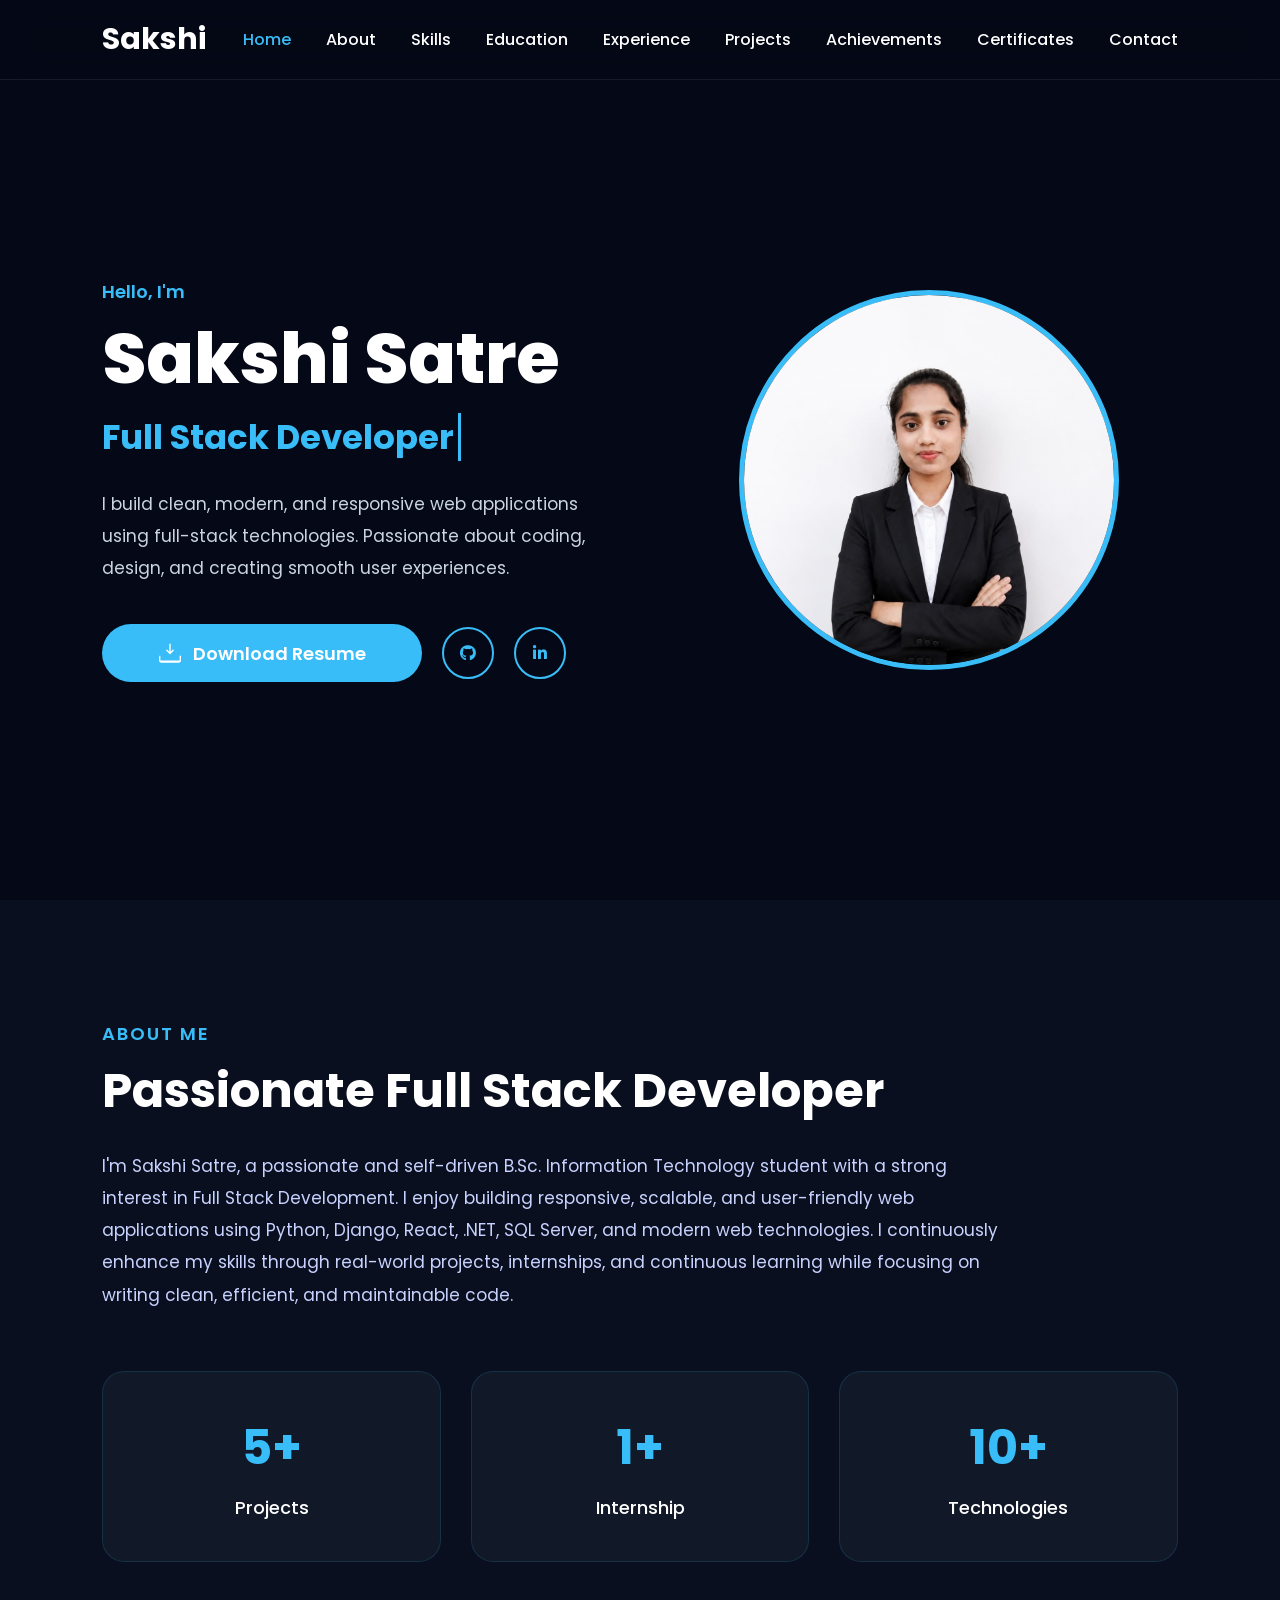
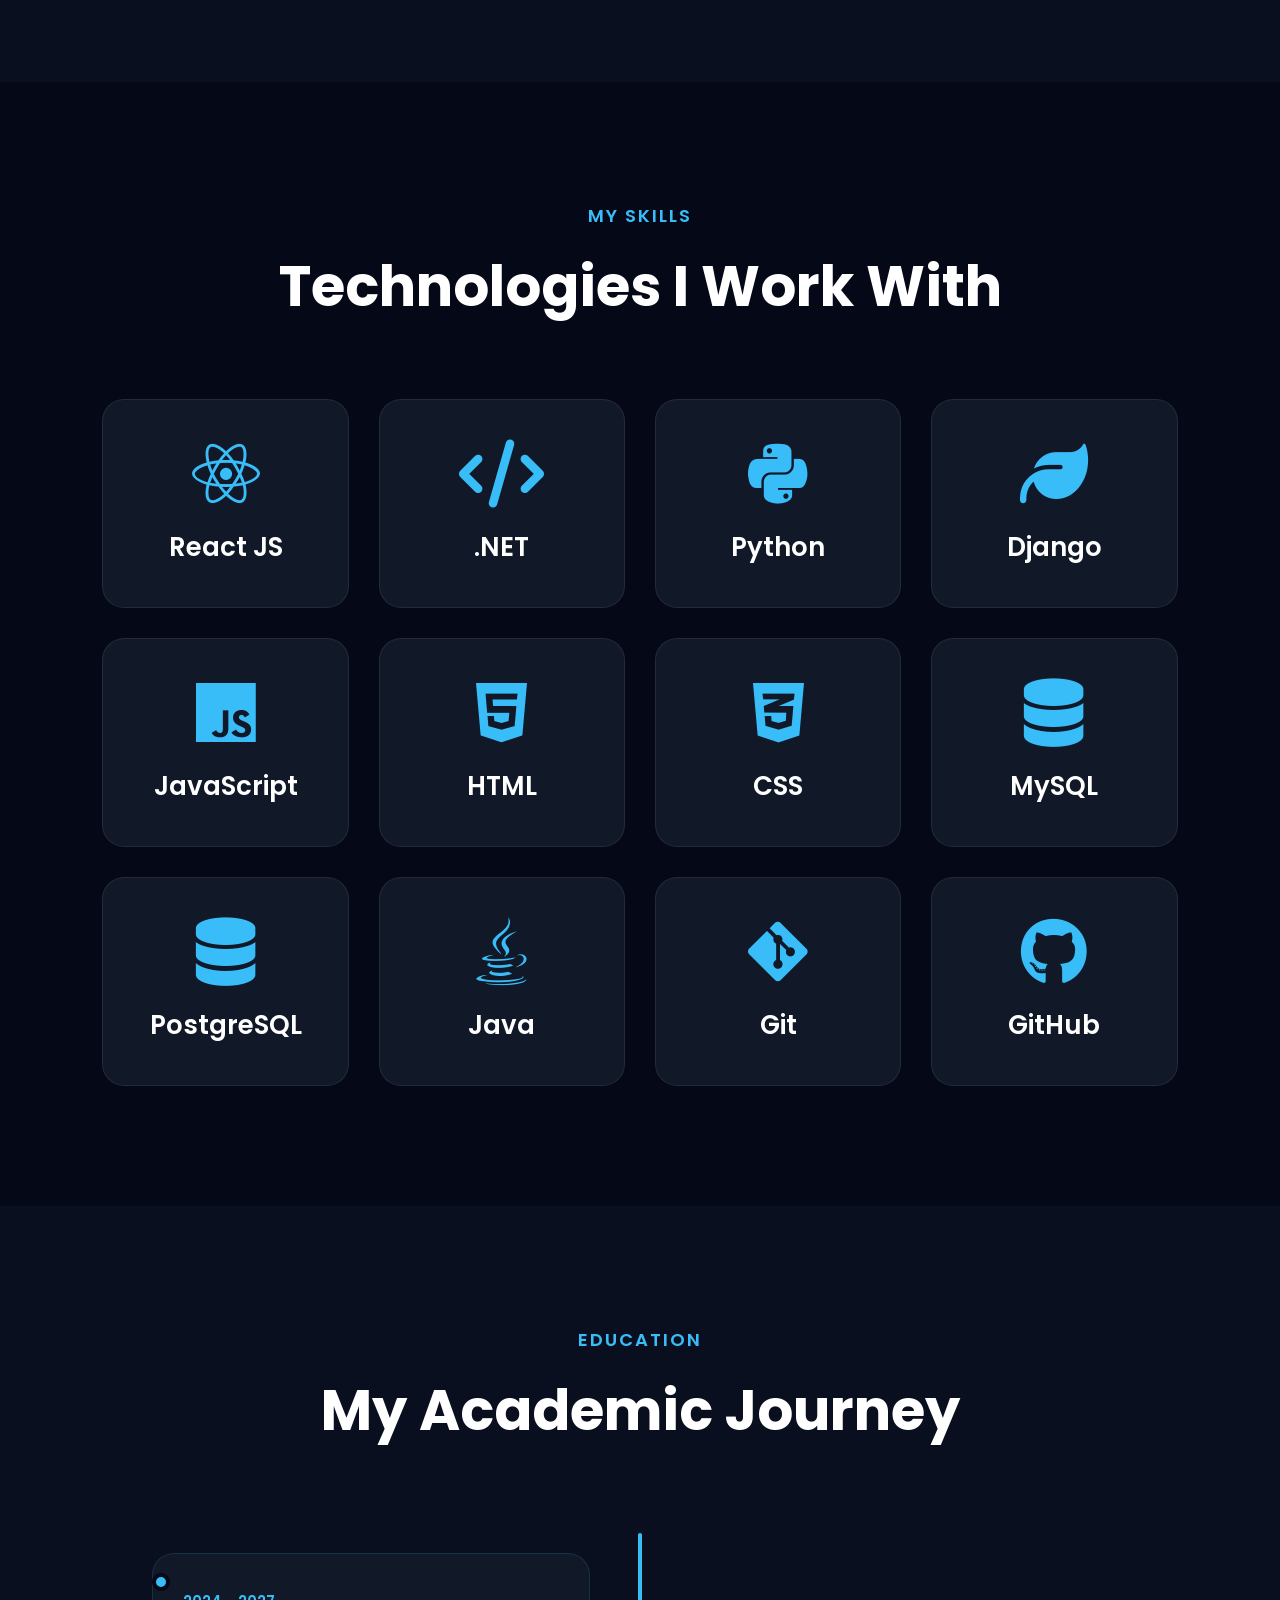
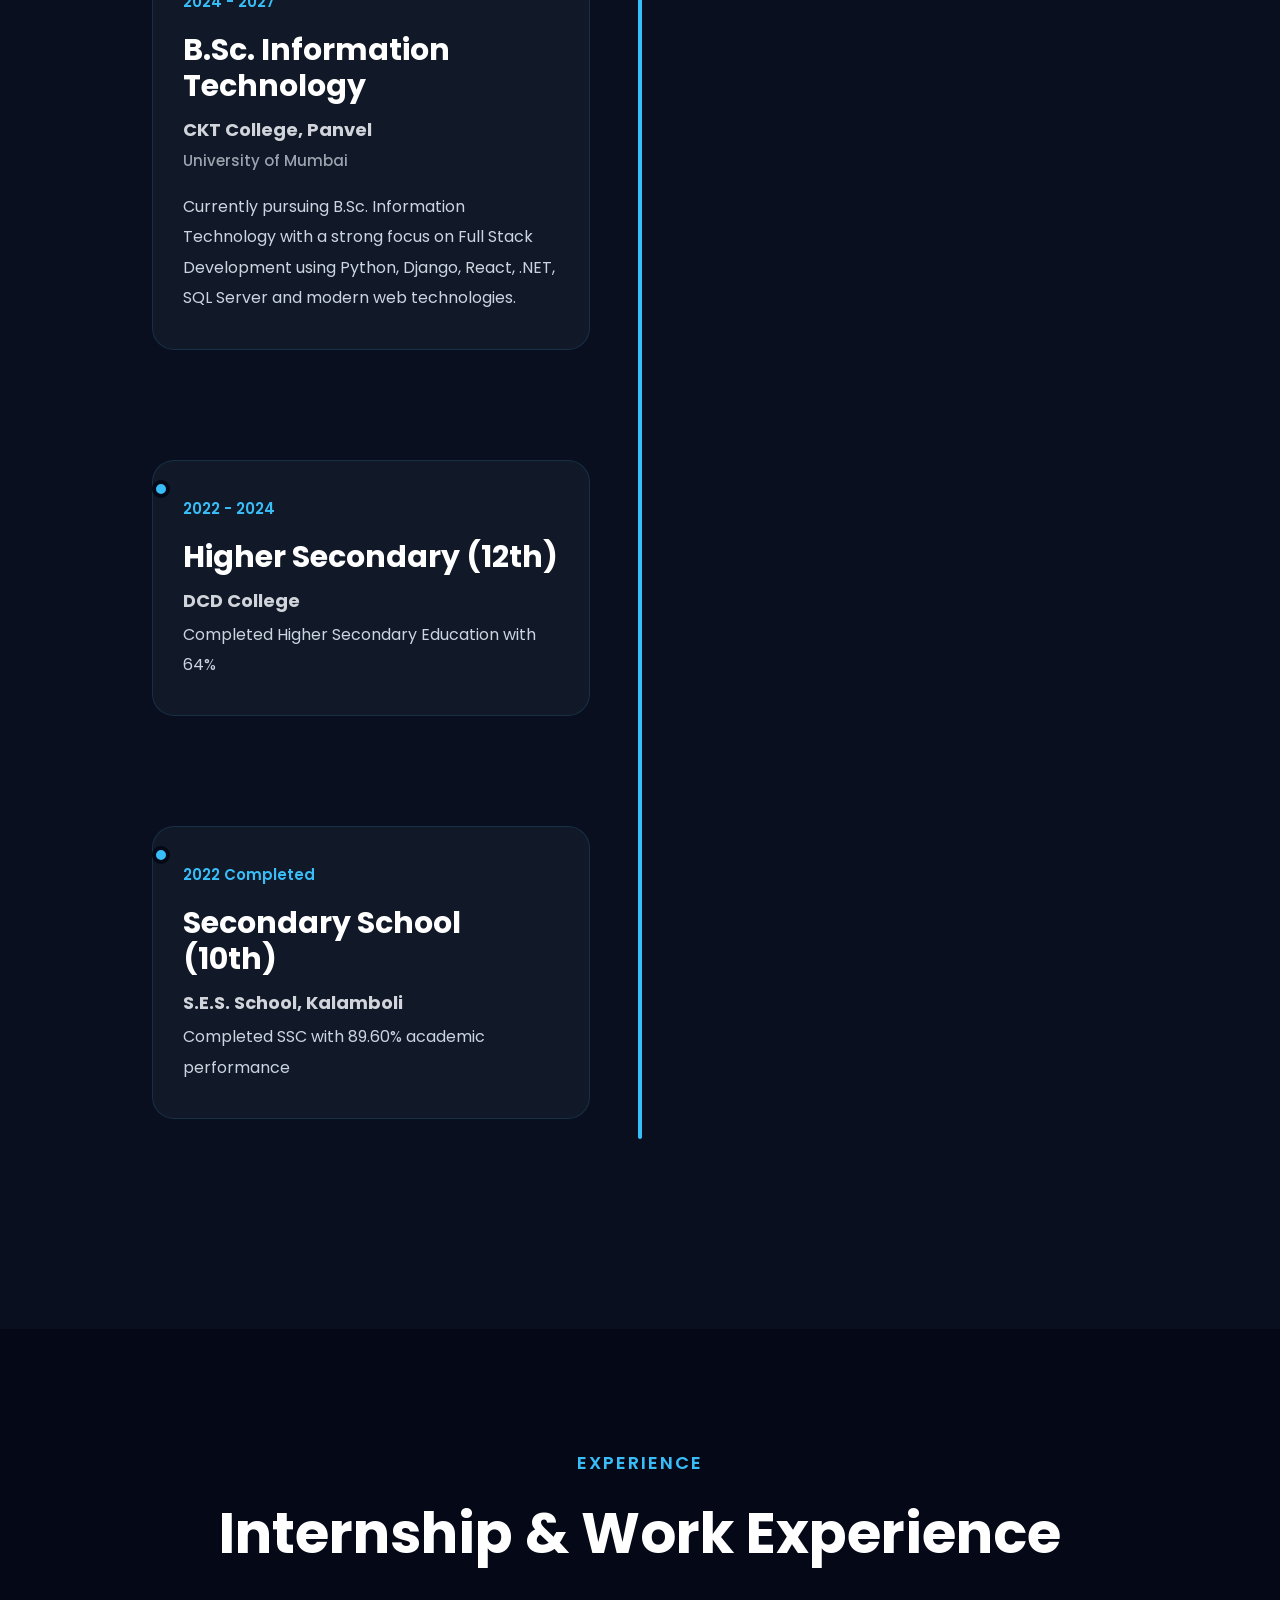
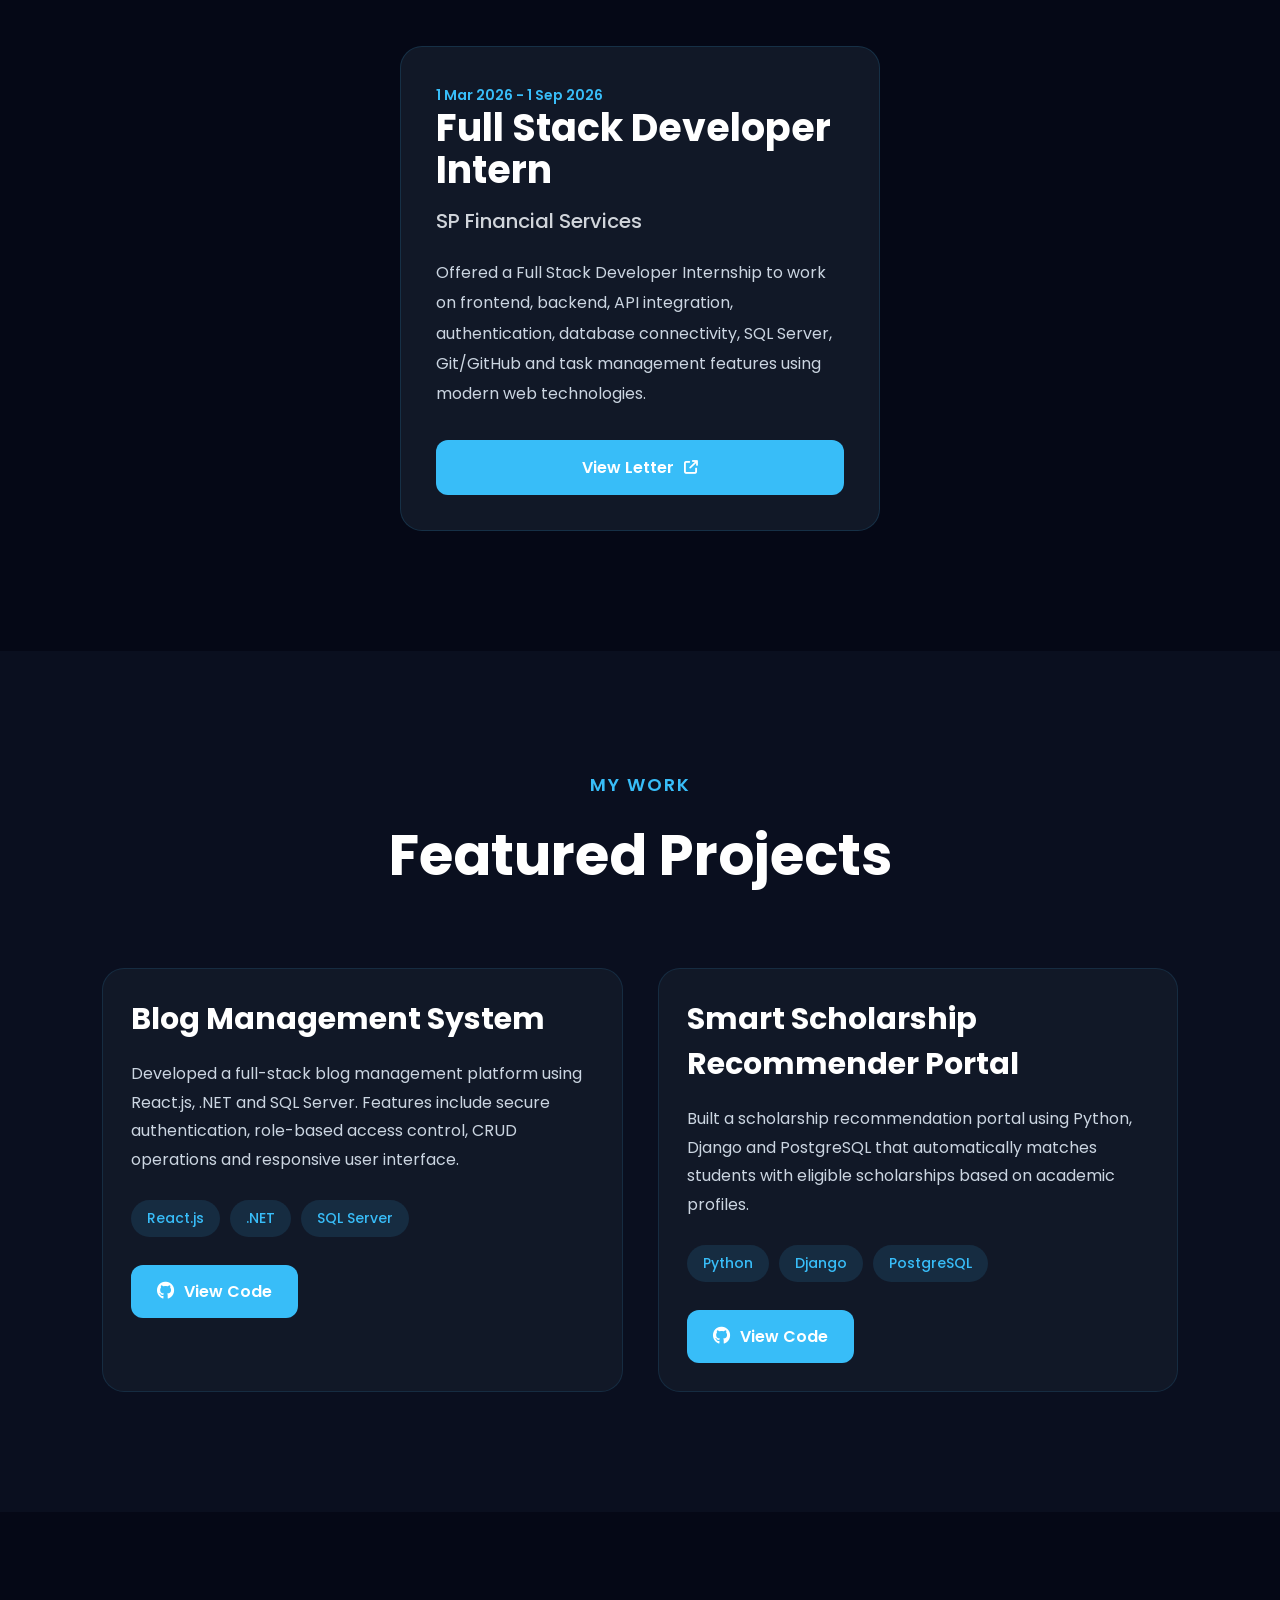
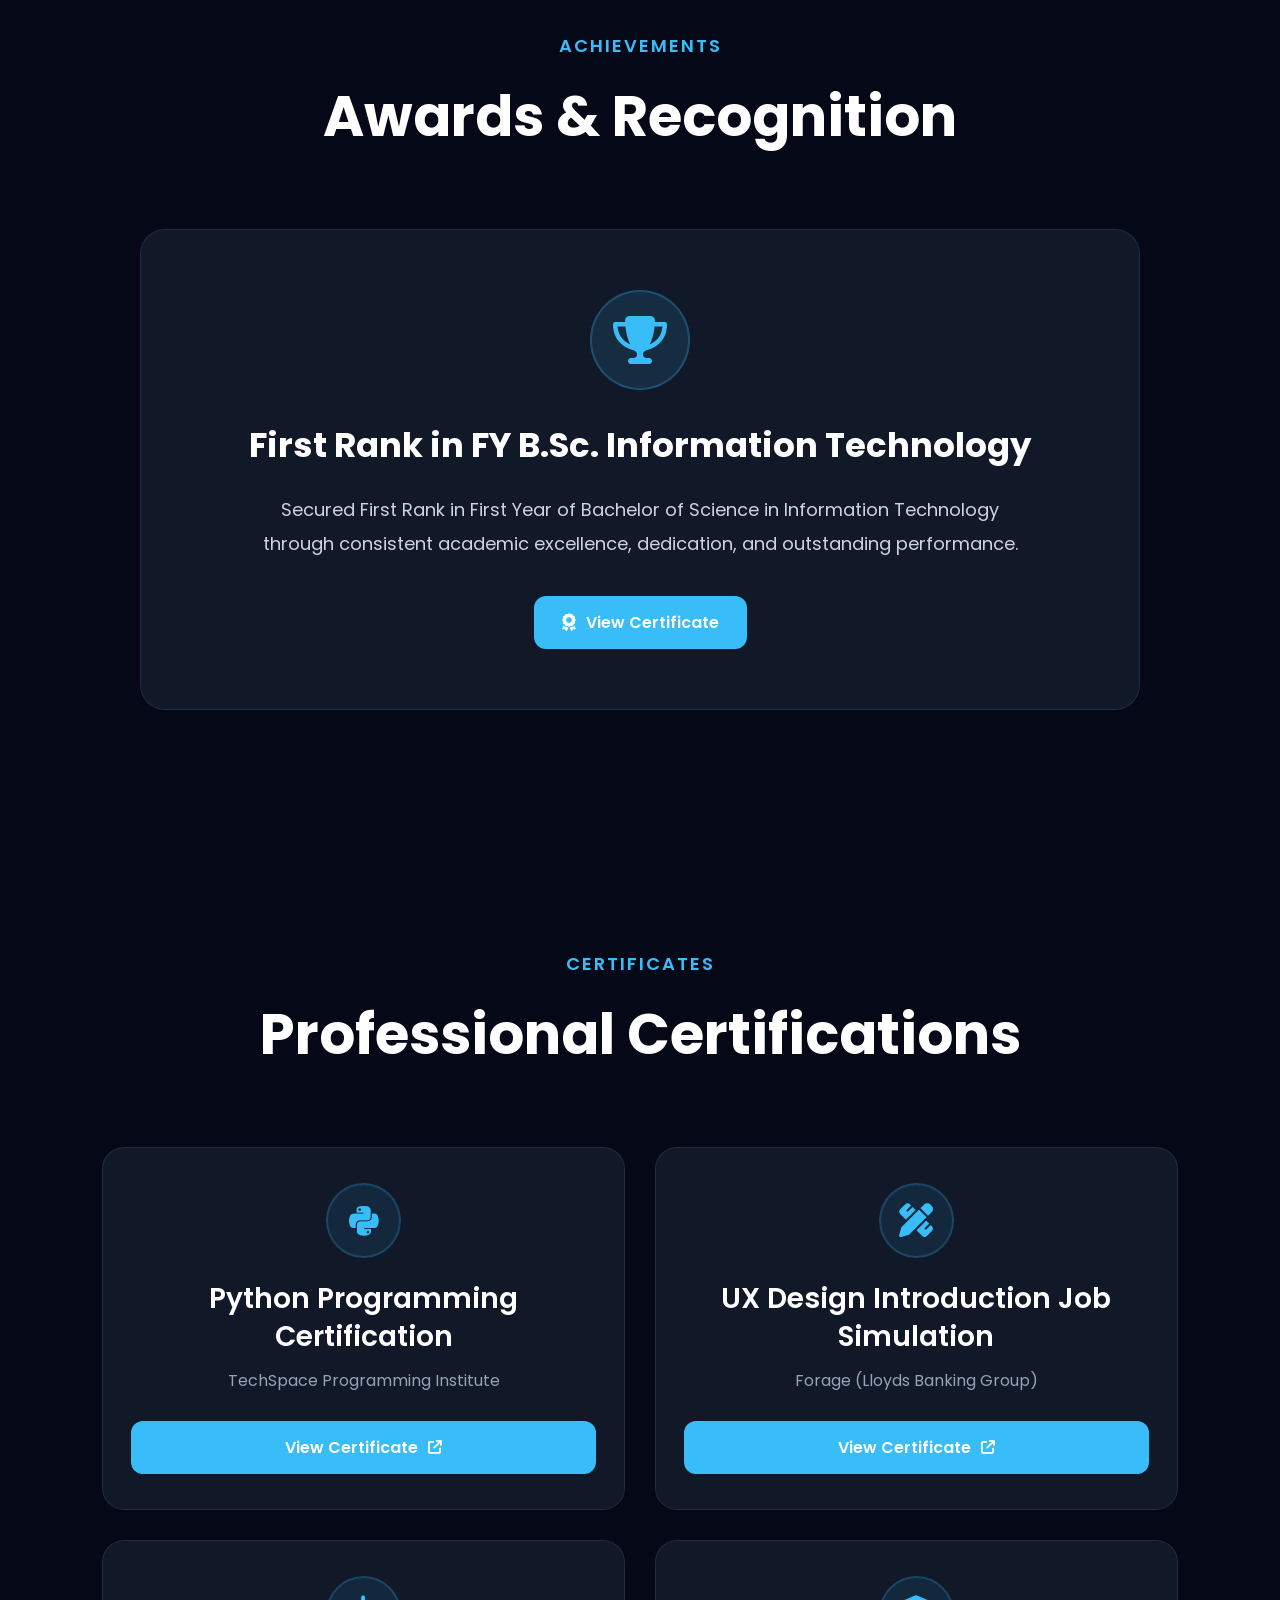
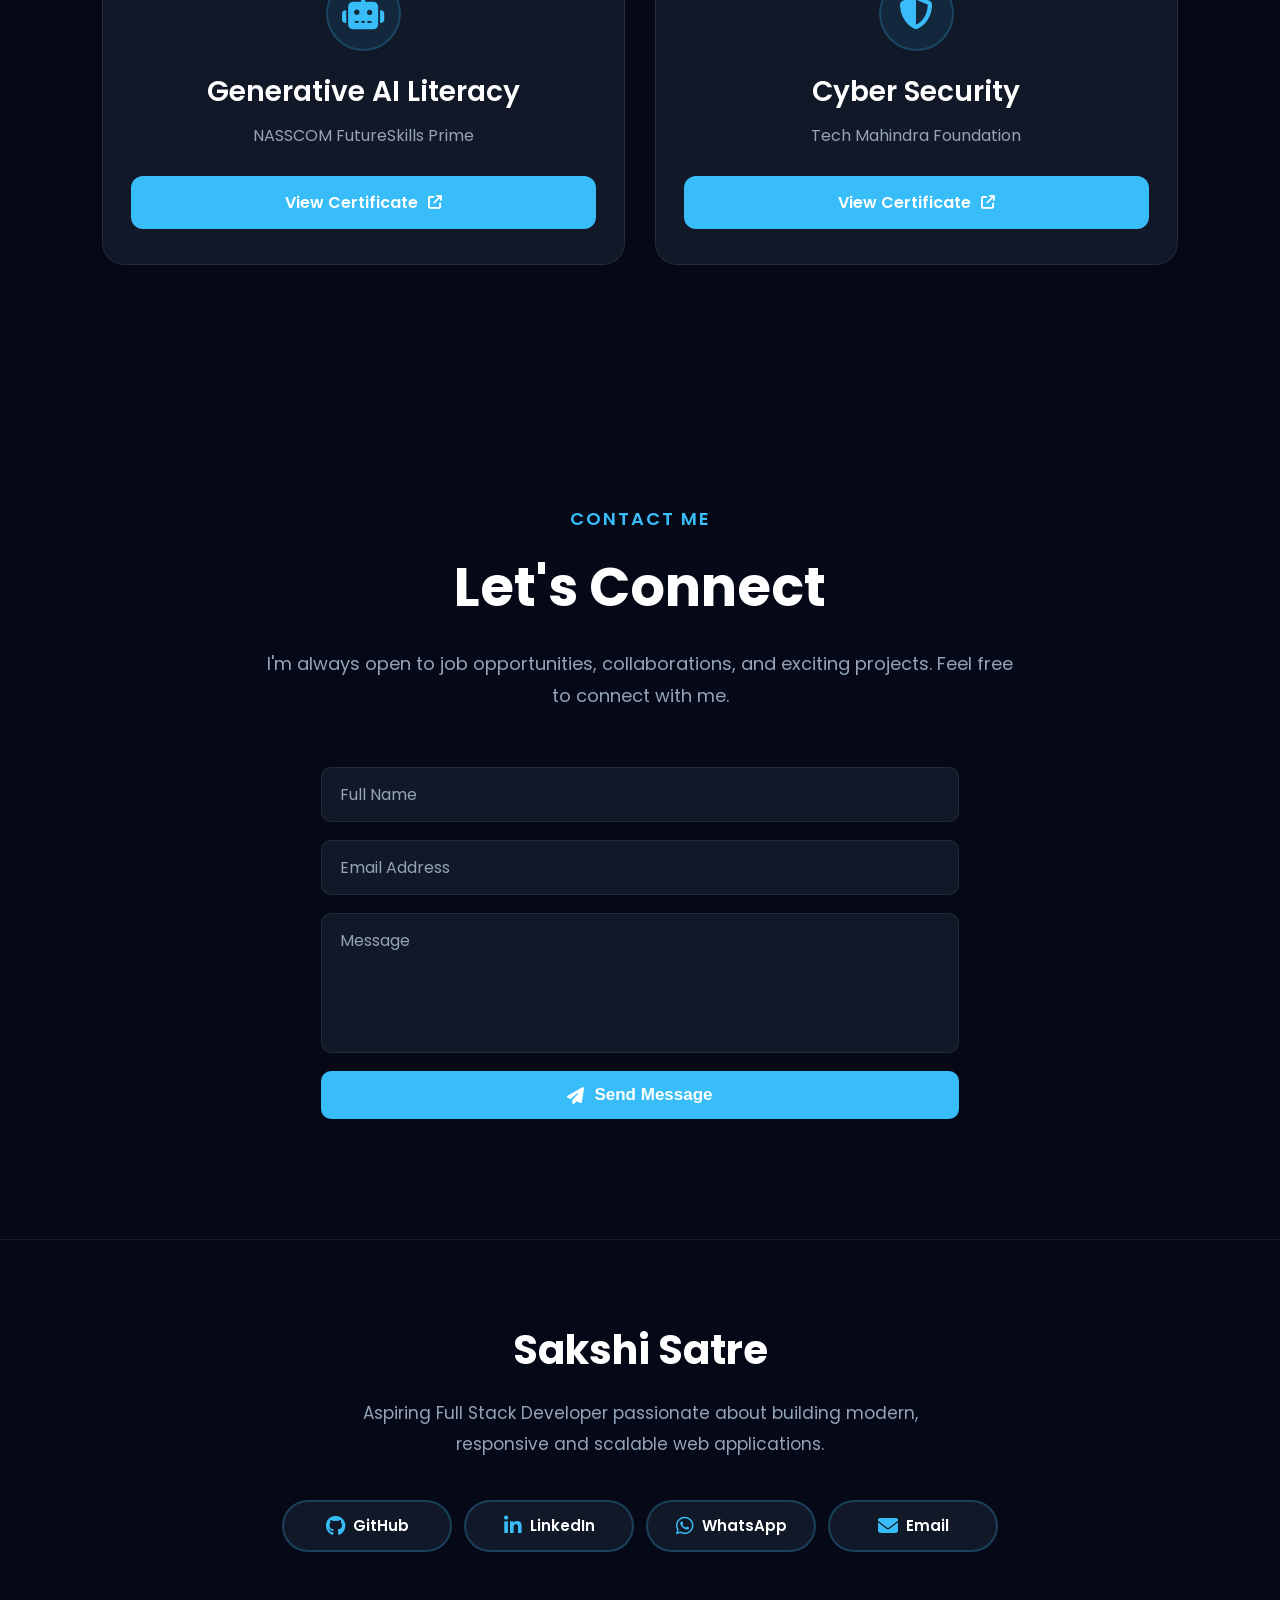
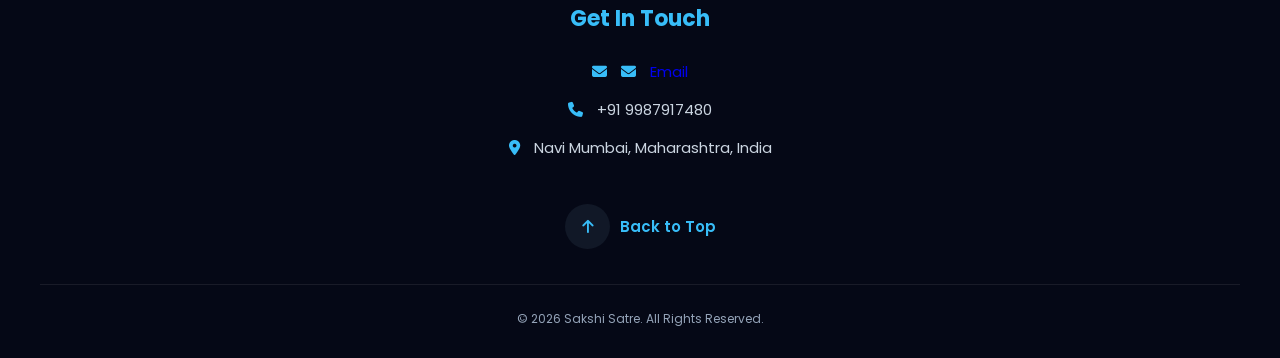
==== index.html @ 4de85c3e "Initial Portfolio Website" ====
<!DOCTYPE html>
<html lang="en">

<head>

    <meta charset="UTF-8">

    <meta name="viewport" content="width=device-width, initial-scale=1.0">

    <title>Sakshi Satre | Portfolio</title>

    <link rel="stylesheet" href="style.css">

    <link href="https://fonts.googleapis.com/css2?family=Poppins:wght@300;400;500;600;700;800&display=swap" rel="stylesheet">

    <link rel="stylesheet"
    href="https://cdnjs.cloudflare.com/ajax/libs/font-awesome/6.7.2/css/all.min.css">

</head>

<body>

<header>

<nav class="navbar">

<div class="logo">

Sakshi<span></span>

</div>

<ul class="nav-menu">

<li><a href="#home">Home</a></li>

<li><a href="#about">About</a></li>

<li><a href="#skills">Skills</a></li>

<li><a href="#education">Education</a></li>

<li><a href="#experience">Experience</a></li>

<li><a href="#projects">Projects</a></li>

<li><a href="#achievements">Achievements</a></li>

<li><a href="#certificates">Certificates</a></li>

<li><a href="#contact">Contact</a></li>

</ul>

<!-- <a href="#" class="resume-btn">

Resume

</a> -->


<div class="hamburger">

<span></span>

<span></span>

<span></span>

</div>

</nav>

</header>

<!-- <script src="script.js"></script> -->

<!-- ================= HERO SECTION START ================= -->



<section id="home" class="hero-section">

    <div class="hero-container">

        

        <div class="hero-content">

            <span class="hero-greeting">
                Hello, I'm
            </span>

            <h1 class="hero-name">
                Sakshi Satre
            </h1>

            <h2 class="hero-role">
                <span id="typing-text"></span>
            </h2>

            <p class="hero-description">
                I build clean, modern, and responsive web applications using full-stack technologies. Passionate about coding, design, and creating smooth user experiences.
            </p>
        
<div class="hero-action-wrapper">


    <a href="assets/resume.pdf"
       download
       class="hero-resume-btn">

        <svg xmlns="http://www.w3.org/2000/svg"
             width="22"
             height="22"
             fill="currentColor"
             viewBox="0 0 16 16">

            <path d="M.5 9.9a.5.5 0 0 1 .5.5v2.6a.5.5 0 0 0 .5.5h13a.5.5 0 0 0 .5-.5v-2.6a.5.5 0 0 1 1 0v2.6A1.5 1.5 0 0 1 14.5 15h-13A1.5 1.5 0 0 1 0 13.5v-2.6a.5.5 0 0 1 .5-.5z"/>
            <path d="M5.354 5.646a.5.5 0 0 1 .707 0L7.5 7.086V1.5a.5.5 0 0 1 1 0v5.586l1.439-1.44a.5.5 0 1 1 .707.708l-2.293 2.292a.5.5 0 0 1-.707 0L5.354 6.354a.5.5 0 0 1 0-.708z"/>

        </svg>

        <span>Download Resume</span>

    </a>

    
    <a href="https://github.com/sakshi1727techie-bot"
       target="_blank"
       class="social-icon"
       aria-label="GitHub">

        <i class="fa-brands fa-github"></i>

    </a>

    
    <a href="https://www.linkedin.com/in/sakshi5805"
       target="_blank"
       class="social-icon"
       aria-label="LinkedIn">

        <i class="fa-brands fa-linkedin-in"></i>

    </a>

</div> 

</div>


<div class="hero-image">

    <div class="hero-image-wrapper">

        <img src="images/sakshi.jpeg"
             alt="Sakshi Satre"
             class="profile-image">

    </div>

</div>

</div>

</section>

<section id="about" class="about-section">

    <div class="about-container reveal">

        <p class="about-subtitle">ABOUT ME</p>

        <h2 class="about-heading">
            Passionate Full Stack Developer
        </h2>

        <p class="about-text">
            I'm Sakshi Satre, a passionate and self-driven B.Sc. Information Technology student with a strong interest in Full Stack Development. I enjoy building responsive, scalable, and user-friendly web applications using Python, Django, React, .NET, SQL Server, and modern web technologies. I continuously enhance my skills through real-world projects, internships, and continuous learning while focusing on writing clean, efficient, and maintainable code.
        </p>

        <div class="about-cards">

            <div class="about-card">
                <h3>5+</h3>
                <p>Projects</p>
            </div>

            <div class="about-card">
                <h3>1+</h3>
                <p>Internship</p>
            </div>

            <div class="about-card">
                <h3>10+</h3>
                <p>Technologies</p>
            </div>

        </div>

    </div>

</section>

<!-- ================= SKILLS SECTION START ================= -->

<section id="skills" class="skills-section">

    <div class="skills-container reveal-left">

        <p class="skills-subtitle">
            MY SKILLS
        </p>

        <h2 class="skills-heading">
            Technologies I Work With
        </h2>

        <div class="skills-grid">

            <div class="skill-card skill-item">
                <i class="fa-brands fa-react"></i>
                <h3>React JS</h3>
            </div>

            <div class="skill-card skill-item">
                <i class="fa-solid fa-code"></i>
                <h3>.NET</h3>
            </div>

            <div class="skill-card skill-item">
                <i class="fa-brands fa-python"></i>
                <h3>Python</h3>
            </div>

            <div class="skill-card skill-item">
                <i class="fa-solid fa-leaf"></i>
                <h3>Django</h3>
            </div>

            <div class="skill-card skill-item">
                <i class="fa-brands fa-js"></i>
                <h3>JavaScript</h3>
            </div>

            <div class="skill-card skill-item">
                <i class="fa-brands fa-html5"></i>
                <h3>HTML</h3>
            </div>

            <div class="skill-card skill-item">
                <i class="fa-brands fa-css3-alt"></i>
                <h3>CSS</h3>
            </div>

            <div class="skill-card skill-item">
                <i class="fa-solid fa-database"></i>
                <h3>MySQL</h3>
            </div>

            <div class="skill-card skill-item">
                <i class="fa-solid fa-database"></i>
                <h3>PostgreSQL</h3>
            </div>

            <div class="skill-card skill-item">
                <i class="fa-brands fa-java"></i>
                <h3>Java</h3>
            </div>

            <div class="skill-card skill-item">
                <i class="fa-brands fa-git-alt"></i>
                <h3>Git</h3>
            </div>

            <div class="skill-card skill-item">
                <i class="fa-brands fa-github"></i>
                <h3>GitHub</h3>
            </div>

        </div>

    </div>

</section>

<!-- ================= EDUCATION SECTION START ================= -->

<section id="education" class="education-section">

    <div class="education-container">

        <p class="education-subtitle">
            EDUCATION
        </p>

        <h2 class="education-heading">
            My Academic Journey
        </h2>

        <div class="timeline">

            <!-- Vertical Line -->
            <div class="timeline-line"></div>

            <!-- ================= Card 1 ================= -->

            <div class="timeline-item">

                <div class="timeline-dot"></div>

                <div class="education-card">

                    <span class="education-year">
                        2024 - 2027
                    </span>

                    <h3>
                        B.Sc. Information Technology
                    </h3>

                    <h4>
                        CKT College, Panvel
                    </h4>

                    <h5>
                        University of Mumbai
                    </h5>

                    <p>
                        Currently pursuing B.Sc. Information Technology with a strong focus on Full Stack Development using Python, Django, React, .NET, SQL Server and modern web technologies.
                    </p>

                </div>

            </div>

            <!-- ================= Card 2 ================= -->

            <div class="timeline-item">

                <div class="timeline-dot"></div>

                <div class="education-card">

                    <span class="education-year">
                        2022 - 2024
                    </span>

                    <h3>
                        Higher Secondary (12th)
                    </h3>

                    <h4>
                        DCD College
                    </h4>

                    <p>
                        Completed Higher Secondary Education with 64% 
                    </p>

                </div>

            </div>

            <!-- ================= Card 3 ================= -->

            <div class="timeline-item">

                <div class="timeline-dot"></div>

                <div class="education-card">

                    <span class="education-year">
                        2022 Completed
                    </span>

                    <h3>
                        Secondary School (10th)
                    </h3>

                    <h4>
                        S.E.S. School, Kalamboli
                    </h4>

                    <p>
                        Completed SSC with 89.60% academic performance
                    </p>

                </div>

            </div>

        </div>

    </div>

</section>

<!-- ================= EXPERIENCE SECTION START ================= -->

<section id="experience" class="experience-section">

    <div class="experience-container">

        <p class="experience-subtitle">
            EXPERIENCE
        </p>

        <h2 class="experience-heading">
            Internship & Work Experience
        </h2>

        <div class="experience-card reveal-up">

            <span class="experience-date">
                1 Mar 2026 - 1 Sep 2026
            </span>

            <h3 class="experience-role">
                Full Stack Developer <br>
                Intern
            </h3>

            <h4 class="experience-company">
                SP Financial Services
            </h4>

            <p class="experience-description">

                Offered a Full Stack Developer Internship to work on frontend,
                backend, API integration, authentication, database connectivity,
                SQL Server, Git/GitHub and task management features using modern
                web technologies.

            </p>

            <a href="certificates/internship.jpeg"
               target="_blank"
               class="experience-btn">

                View Letter

                <i class="fa-solid fa-arrow-up-right-from-square"></i>

            </a>

        </div>

    </div>

</section>

<!-- ================= PROJECTS SECTION START ================= -->

<section id="projects" class="projects-section">

    <div class="projects-container">

        <p class="projects-subtitle">
            MY WORK
        </p>

        <h2 class="projects-heading">
            Featured Projects
        </h2>

        <div class="projects-grid">

            <!-- ================= PROJECT 1 ================= -->

            <div class="project-card">

                <!-- <div class="project-image">

                    <img src="images/blog-management-system.png"
                         alt="Blog Management System">

                </div> -->

                <div class="project-content">

                    <h3>
                        Blog Management System
                    </h3>

                    <p>
                        Developed a full-stack blog management platform using
                        React.js, .NET and SQL Server. Features include secure
                        authentication, role-based access control, CRUD
                        operations and responsive user interface.
                    </p>

                    <div class="project-tech">

                        <span>React.js</span>
                        <span>.NET</span>
                        <span>SQL Server</span>

                    </div>

                    <a href="https://github.com/sakshi1727techie-bot/Blog-Management-System-Project.git"
                       target="_blank"
                       class="project-btn">

                        <i class="fa-brands fa-github"></i>

                        View Code

                    </a>

                </div>

            </div>

            <!-- ================= PROJECT 2 ================= -->

            <div class="project-card">

                <!-- <div class="project-image">

                    <img src="images/scholarship-portal.png"
                         alt="Smart Scholarship Recommender Portal">

                </div> -->

                <div class="project-content">

                    <h3>
                        Smart Scholarship Recommender Portal
                    </h3>

                    <p>
                        Built a scholarship recommendation portal using Python,
                        Django and PostgreSQL that automatically matches
                        students with eligible scholarships based on academic
                        profiles.
                    </p>

                    <div class="project-tech">

                        <span>Python</span>
                        <span>Django</span>
                        <span>PostgreSQL</span>

                    </div>

                    <a href="https://github.com/sakshi1727techie-bot/Smart-Scholarship-Recommender-Portal.git"
                       target="_blank"
                       class="project-btn">

                        <i class="fa-brands fa-github"></i>

                        View Code

                    </a>

                </div>

            </div>

        </div>

    </div>

</section>

<!-- ================= PROJECTS SECTION END ================= -->

<!-- ================= EXPERIENCE SECTION END ================= -->

<!-- ================= ACHIEVEMENTS SECTION START ================= -->

<section id="achievements" class="achievements-section">

    <div class="achievements-container">

        <p class="achievements-subtitle">
            ACHIEVEMENTS
        </p>

        <h2 class="achievements-heading">
            Awards & Recognition
        </h2>

        <div class="achievement-card">

            <div class="achievement-icon">

                <i class="fa-solid fa-trophy"></i>

            </div>

            <h3>
                First Rank in FY B.Sc. Information Technology
            </h3>

            <p>
                Secured First Rank in First Year of Bachelor of Science in
                Information Technology through consistent academic excellence,
                dedication, and outstanding performance.
            </p>

            <a href="certificates/certificate.jpeg"
   target="_blank"
   class="achievement-btn">

    <i class="fa-solid fa-award"></i>

    View Certificate

</a>

        </div>

    </div>

</section>

<!-- ==========================================
     CERTIFICATES SECTION
========================================== -->

<section id="certificates" class="certificates-section">

    <div class="certificates-container">

        <p class="certificates-subtitle">
            CERTIFICATES
        </p>

        <h2 class="certificates-heading">
            Professional Certifications
        </h2>

        <div class="certificates-grid">

            <!-- ================= Python ================= -->

            <div class="certificate-card reveal-left">

                <div class="certificate-icon">
                    <i class="fa-brands fa-python"></i>
                </div>

                <h3>Python Programming Certification</h3>

                <p>TechSpace Programming Institute</p>

                <a href="certificates/python .jpeg"
                   target="_blank"
                   class="certificate-btn">

                    View Certificate

                    <i class="fa-solid fa-arrow-up-right-from-square"></i>

                </a>

            </div>

            <!-- ================= UX ================= -->

            <div class="certificate-card reveal-left">

                <div class="certificate-icon">
                    <i class="fa-solid fa-pen-ruler"></i>
                </div>

                <h3>UX Design Introduction Job Simulation</h3>

                <p>Forage (Lloyds Banking Group)</p>

                <a href="certificates/UX Design .jpeg"
                   target="_blank"
                   class="certificate-btn">

                    View Certificate

                    <i class="fa-solid fa-arrow-up-right-from-square"></i>

                </a>

            </div>

            <!-- ================= AI ================= -->

            <div class="certificate-card reveal-right">

                <div class="certificate-icon">
                    <i class="fa-solid fa-robot"></i>
                </div>

                <h3>Generative AI Literacy</h3>

                <p>NASSCOM FutureSkills Prime</p>

                <a href="certificates/Generative AI .jpeg "
                   target="_blank"
                   class="certificate-btn">

                    View Certificate

                    <i class="fa-solid fa-arrow-up-right-from-square"></i>

                </a>

            </div>

            <!-- ================= Cyber ================= -->

            <div class="certificate-card reveal-right">

                <div class="certificate-icon">
                    <i class="fa-solid fa-shield-halved"></i>
                </div>

                <h3>Cyber Security</h3>

                <p>Tech Mahindra Foundation</p>

                <a href="certificates/cybersecurity.jpeg"
                   target="_blank"
                   class="certificate-btn">

                    View Certificate

                    <i class="fa-solid fa-arrow-up-right-from-square"></i>

                </a>

            </div>

        </div>

    </div>

</section>

<!-- ================= CONTACT SECTION ================= -->

<section id="contact" class="contact-section">

    <div class="contact-container">

        <p class="contact-subtitle">
            CONTACT ME
        </p>

        <h2 class="contact-heading">
            Let's Connect
        </h2>

        <p class="contact-description">
            I'm always open to job opportunities, collaborations, and exciting projects.
            Feel free to connect with me.
        </p>
            <form action="https://formsubmit.co/sakshicoder05@gmail.com"
      method="POST"
      class="contact-form">

            <!-- Replace YOUR_EMAIL@gmail.com with your email -->

            <input type="hidden" name="_captcha" value="false">

            <input type="hidden" name="_subject" value="New Portfolio Contact">
           
            <input
                type="text"
                name="Full Name"
                placeholder="Full Name"
                required>

            <input
                type="email"
                name="Email"
                placeholder="Email Address"
                required>

            <textarea
                name="Message"
                rows="7"
                placeholder="Message"
                required></textarea>

            <button type="submit">

                <i class="fa-solid fa-paper-plane"></i>

                Send Message

            </button>

        </form>

    </div>

</section>

<!-- ================= FOOTER ================= -->
<!-- ================= FOOTER ================= -->

<footer class="footer">

    <div class="footer-container">

        <!-- Logo -->

        <h2 class="footer-logo">
            Sakshi Satre
        </h2>

        <p class="footer-description">
            Aspiring Full Stack Developer passionate about building modern,
            responsive and scalable web applications.
        </p>

        <!-- Social Links -->

        <div class="footer-social">

            <a href="https://github.com/sakshi1727techie-bot" target="_blank">
                <i class="fa-brands fa-github"></i>
                <span>GitHub</span>
            </a>

            <a href="https://www.linkedin.com/in/sakshi5805" target="_blank">
                <i class="fa-brands fa-linkedin-in"></i>
                <span>LinkedIn</span>
            </a>

            <a href="https://wa.me/919987917480" target="_blank">
                <i class="fa-brands fa-whatsapp"></i>
                <span>WhatsApp</span>
            </a>

            <!-- Correct Email Link -->

            <a href="https://mail.google.com/mail/?view=cm&fs=1&to=sakshicoder05@gmail.com"
   target="_blank">
    <i class="fa-solid fa-envelope"></i>
    <span>Email</span>
</a>

        

        </div>

        <!-- Contact -->

        <div class="footer-contact">

            <h3>Get In Touch</h3>

            <p>
                <i class="fa-solid fa-envelope"></i>

                <!-- <a href="mailto:sakshicoder05@gmail.com"
                   class="footer-email">

                    sakshicoder05@gmail.com

                </a> -->

                <a href="https://mail.google.com/mail/?view=cm&fs=1&to=sakshicoder05@gmail.com"
   target="_blank">
    <i class="fa-solid fa-envelope"></i>
    <span>Email</span>
</a>

            </p>

            <p>
                <i class="fa-solid fa-phone"></i>
                +91 9987917480
            </p>

            <p>
                <i class="fa-solid fa-location-dot"></i>
                Navi Mumbai, Maharashtra, India
            </p>

        </div>

        <!-- Back To Top -->

        <a href="#home" class="back-to-top">

            <i class="fa-solid fa-arrow-up"></i>

            <span>Back to Top</span>

        </a>

        <!-- Copyright -->

        <div class="footer-bottom">

            <p>
                © 2026 Sakshi Satre. All Rights Reserved.
            </p>

        </div>

    </div>

</footer>

<script src="script.js"></script>

</body>
</html>
 

<!-- </footer> 

<script src="script.js"></script>

</body>
</html>
 -->
---- style.css ----
/* ==========================
        RESET
========================== */

*{
    margin:0;
    padding:0;
    box-sizing:border-box;
}

html{
    scroll-behavior:smooth;
}

body{
    font-family:'Poppins',sans-serif;
    background:#050816;
    color:#fff;
    overflow-x:hidden;
}

a{
    text-decoration:none;
}

ul{
    list-style:none;
}

/* ==========================
        NAVBAR
========================== */

.navbar{

    position:fixed;

    top:0;
    left:0;

    width:100%;

    height:80px;

    padding:0 8%;

    display:flex;

    justify-content:space-between;

    align-items:center;

    background:rgba(5,8,22,.75);

    backdrop-filter:blur(18px);

    border-bottom:1px solid rgba(255,255,255,.08);

    z-index:1000;

    transition:.35s;

}

.logo{

    font-size:30px;

    font-weight:700;

    color:#fff;

}

.logo span{

    color:#38bdf8;

}

.nav-menu{

    display:flex;

    gap:35px;

}

.nav-menu a{

    color:#fff;

    font-size:16px;

    font-weight:500;

    transition:.3s;

}

.nav-menu a:hover{

    color:#38bdf8;

}

/* .resume-btn{

    background:#38bdf8;

    color:#050816;

    padding:12px 28px;

    border-radius:30px;

    font-weight:600;

    transition:.3s;

}

.hero-resume-btn{

    padding:12px 18px;

    font-size:14px;

} */


.hero-resume-btn{

    display:flex;
    align-items:center;
    justify-content:center;
    gap:12px;

    width:320px;
    height:58px;

    background:#38BDF8;

    color:#fff;
    text-decoration:none;

    border-radius:50px;

    font-size:18px;
    font-weight:600;

    transition:.35s ease;

}

.hero-resume-btn:hover{

    background:#0EA5E9;

    transform:translateY(-4px);

    box-shadow:0 12px 25px rgba(56,189,248,.35);

}

.hero-resume-btn svg{

    fill:#fff;

}

.social-icon{

    width:44px;

    height:44px;

}



.resume-btn:hover{

    transform:translateY(-3px);

    box-shadow:0 0 25px rgba(56,189,248,.45);

}

/* ==========================
      HAMBURGER
========================== */

.hamburger{

    display:none;

    flex-direction:column;

    gap:6px;

    cursor:pointer;

}

.hamburger span{

    width:28px;

    height:3px;

    background:#fff;

    border-radius:10px;

    transition:.35s;

}

/* ==========================
      MOBILE
========================== */

@media(max-width:768px){

    .about-cards{
    flex-direction:column;
    align-items:center;
    gap:18px;
}

.about-card{
    width:100%;
    max-width:260px;
}

.navbar{

    padding:0 20px;

}

.resume-btn{

    display:none;

}

.hamburger{

    display:flex;

}

.nav-menu{

    position:fixed;

    top:80px;

    left:-100%;

    width:100%;

    height:calc(100vh - 80px);

    background:#050816;

    display:flex;

    flex-direction:column;

    justify-content:center;

    align-items:center;

    gap:35px;

    transition:.4s;

}

.nav-menu.active{

    left:0;

}

.nav-menu a{

    font-size:22px;

}

.hamburger.active span:nth-child(1){

    transform:rotate(45deg) translateY(12px);

}

.hamburger.active span:nth-child(2){

    opacity:0;

}

.hamburger.active span:nth-child(3){

    transform:rotate(-45deg) translateY(-12px);

}

}

/* ==========================================
   HERO SECTION
========================================== */

.hero-section{
    width:100%;
    min-height:100vh;
    background:#050816;
    display:flex;
    align-items:center;
    justify-content:center;
    padding:120px 8% 60px;
}

.hero-container{
    width:100%;
    max-width:1200px;
    display:flex;
    align-items:center;
    justify-content:space-between;
    gap:80px;
}

/* LEFT */

.hero-content{
    flex:1;
}

.hero-greeting{
    display:block;
    color:#38bdf8;
    font-size:18px;
    font-weight:600;
    margin-bottom:15px;
}

.hero-name{
    font-size:70px;
    font-weight:800;
    color:#fff;
    line-height:1.1;
    margin-bottom:15px;
}

.hero-role{
    font-size:34px;
    color:#38bdf8;
    font-weight:700;
    min-height:45px;
    margin-bottom:25px;
}

#typing-text{
    border-right:3px solid #38bdf8;
    padding-right:4px;
}

.hero-description{
    color:#cbd5e1;
    line-height:1.9;
    font-size:17px;
    max-width:620px;
    margin-bottom:40px;
}

/* BUTTONS */

/* .hero-action-wrapper{
    display:flex;
    align-items:center;
    gap:18px;
    flex-wrap:wrap;
} */


.hero-action-wrapper{

    display:flex;
    align-items:center;
    gap:20px;
    margin-top:35px;
    flex-wrap:wrap;

}

.hero-resume-btn{

    width:320px;   /* Agar chhota chahiye to 300px kar sakti ho */

}

.hero-social{

    display:flex;
    align-items:center;
    gap:15px;

}

.social-icon{

    width:52px;
    height:52px;

    display:flex;
    justify-content:center;
    align-items:center;

    border:2px solid #38BDF8;
    border-radius:50%;

    color:#38BDF8;
    text-decoration:none;

    transition:.35s;

}

.social-icon:hover{

    background:#38BDF8;
    color:#fff;
    transform:translateY(-5px);

}

@media(max-width:768px){

.hero-action-wrapper{

    display:flex;

    justify-content:center;

    align-items:center;

    gap:12px;

    flex-wrap:nowrap;

}

/* .hero-action-wrapper{

    flex-direction:column;
    align-items:flex-start;

}

.hero-resume-btn{

    width:100%;

}

.hero-social{

    margin-top:18px;

} */

}

}

.hero-resume-btn{
    display:flex;
    align-items:center;
    gap:10px;
    padding:15px 34px;
    background:#38bdf8;
    color:#fff;
    border-radius:50px;
    font-weight:600;
    transition:.3s;
}

.hero-resume-btn:hover{
    background:#0ea5e9;
}

.hero-social-icons{
    display:flex;
    gap:15px;
}

.social-icon{
    width:52px;
    height:52px;
    border:2px solid #38bdf8;
    border-radius:50%;
    display:flex;
    justify-content:center;
    align-items:center;
    color:#38bdf8;
    transition:.3s;
}

.social-icon:hover{
    background:#38bdf8;
    color:#050816;
}

/* RIGHT */

.hero-image{
    flex:1;
    display:flex;
    justify-content:center;
    align-items:center;
}

.hero-image-wrapper{
    width:380px;
    height:380px;
    border-radius:50%;
    overflow:hidden;
    border:5px solid #38bdf8;
    flex-shrink:0;
}

.profile-image{
    width:100%;
    height:100%;
    object-fit:cover;
}

/* ==========================
      TABLET
========================== */

@media(max-width:992px){

.hero-container{
    gap:40px;
}

.hero-name{
    font-size:56px;
}

.hero-role{
    font-size:28px;
}

.hero-image-wrapper{
    width:300px;
    height:300px;
}

}

/* ==========================
      MOBILE
========================== */

@media(max-width:768px){

.hero-section{
    padding:110px 20px 50px;
}

.hero-container{
    flex-direction:column;
    text-align:center;
}

.hero-image{
    order:1;
    width:100%;
}

.hero-content{
    order:2;
    width:100%;
}

.hero-image-wrapper{
    width:220px;
    height:220px;
}

.hero-name{
    font-size:46px;
}

.hero-role{
    font-size:24px;
    min-height:35px;
}

.hero-description{
    max-width:100%;
    font-size:15px;
    line-height:1.8;
}

.hero-action-wrapper{
    justify-content:center;
}

.hero-social-icons{
    justify-content:center;
}

}

/* ==========================
     SMALL MOBILE
========================== */

@media(max-width:480px){

.hero-image-wrapper{
    width:180px;
    height:180px;
}

.hero-name{
    font-size:38px;
}

.hero-role{
    font-size:20px;
}

.hero-description{
    font-size:14px;
}

.hero-resume-btn{
    padding:13px 25px;
    font-size:15px;
}

.social-icon{
    width:46px;
    height:46px;
}

}

.nav-menu a.active{
    color:#38bdf8;
}


.about-section{
    width:100%;
    background:#0A0F1F;
    padding:120px 8%;
}

.about-container{
    max-width:1200px;
    margin:auto;
} 


.about-subtitle{
    color:#38BDF8;
    font-size:18px;
    font-weight:600;
    letter-spacing:2px;
    text-transform:uppercase;
    margin-bottom:15px;
}

.about-heading{
    color:#fff;
    font-size:48px;
    font-weight:700;
    line-height:1.2;
    margin-bottom:30px;
}

.about-text{
    max-width:900px;
    color:#C7D2FE;
    font-size:17px;
    line-height:1.9;
    margin-bottom:60px;
}

.about-cards{

    display:grid;
    grid-template-columns:repeat(3,1fr);
    gap:30px;

}

.about-card{

    background:#111827;
    border:1px solid rgba(56,189,248,.15);

    border-radius:22px;

    padding:40px 25px;

    text-align:center;

    transition:.35s ease;

}

.about-card:hover{

    transform:translateY(-10px);

    border-color:#38BDF8;

    box-shadow:0 15px 35px rgba(56,189,248,.15);

}

.about-card h3{

    font-size:48px;

    color:#38BDF8;

    margin-bottom:10px;

    font-weight:700;

}

.about-card p{

    color:#fff;

    font-size:18px;

    font-weight:500;

}

@media(max-width:992px){

.about-heading{

    font-size:40px;

}

.about-cards{

    grid-template-columns:repeat(2,1fr);

}

}


@media(max-width:768px){

.about-section{

    padding:90px 20px;

    text-align:center;

}

.about-subtitle{

    font-size:16px;

}

.about-heading{

    font-size:34px;

}

.about-text{

    font-size:15px;

    line-height:1.8;

    margin-bottom:40px;

}

.about-cards{
    display:flex;
    justify-content:center; 
    align-items:center;
    gap:25px;
    flex-wrap:wrap;
    margin-top:40px;
}

.about-card{
    width:180px;
    padding:18px;
    background:#111827;
    border:1px solid rgba(56,189,248,.15);
    border-radius:18px;
    text-align:center;
    transition:.35s ease;
}

.about-card h3{
    font-size:34px;
    color:#38BDF8;
    margin-bottom:8px;
}

.about-card p{
    font-size:15px;
    color:#fff;
}

{
    opacity:0;
    transform:translateY(80px);
    transition:all .8s ease;
}

.reveal.active{
    opacity:1;
    transform:translateY(0);
}


.about-section {
    width: 100%;
    background: #0A0F1F;
    padding: 120px 8%;
    overflow: hidden;
}

.about-container {
    max-width: 1200px;
    margin: auto;
}


.reveal{
    opacity:0;
    transform:translateY(80px);
    transition:all .9s ease;
}

.reveal.active{
    opacity:1;
    transform:translateY(0);
}
}


/* ==========================================
   SKILLS SECTION
========================================== */

.skills-section{
    width:100%;
    padding:120px 8%;
    background:#050816;
}

.skills-container{
    width:100%;
    max-width:1200px;
    margin:0 auto;
    text-align:center;
}

.skills-subtitle{
    color:#38bdf8;
    font-size:18px;
    font-weight:600;
    letter-spacing:2px;
    text-transform:uppercase;
    margin-bottom:15px;
}

.skills-heading{
    color:#fff;
    font-size:56px;
    font-weight:700;
    margin-bottom:70px;
}

/* ==========================
      GRID
========================== */

.skills-grid{
    display:grid;
    grid-template-columns:repeat(4,minmax(0,1fr));
    gap:30px;
}

/* ==========================
      CARD
========================== */

.skill-card{
    background:#111827;
    border:1px solid rgba(255,255,255,.08);
    border-radius:22px;
    padding:40px 20px;
    text-align:center;
    transition:.35s ease;
    cursor:pointer;
}

.skill-card:hover{
    transform:translateY(-8px);
    border-color:#38bdf8;
    box-shadow:0 15px 30px rgba(56,189,248,.15);
}

.skill-card i{
    font-size:68px;
    color:#38bdf8;
    margin-bottom:20px;
}

.skill-card h3{
    color:#fff;
    font-size:26px;
    font-weight:600;
}

/* ==========================
      TABLET
========================== */

@media screen and (max-width:992px){

.skills-grid{
    grid-template-columns:repeat(3,1fr);
}

.skills-heading{
    font-size:44px;
}

.skill-card{
    padding:35px 18px;
}

.skill-card i{
    font-size:58px;
}

.skill-card h3{
    font-size:22px;
}

}

/* ==========================
      MOBILE
========================== */

@media screen and (max-width:768px){

.skills-section{
    padding:90px 20px;
}

.skills-heading{
    font-size:34px;
    margin-bottom:45px;
}

.skills-grid{
    grid-template-columns:repeat(2,1fr);
    gap:18px;
}

.skill-card{
    padding:28px 15px;
}

.skill-card i{
    font-size:45px;
    margin-bottom:15px;
}

.skill-card h3{
    font-size:18px;
}

}

/* ==========================
      SMALL MOBILE
========================== */

@media screen and (max-width:480px){

.skills-grid{
    gap:15px;
}

.skill-card{
    padding:22px 12px;
}

.skill-card i{
    font-size:38px;
}

.skill-card h3{
    font-size:16px;
}

}

/* ==========================================
   SKILLS LEFT TO RIGHT ANIMATION
========================================== */

.reveal-left{
    opacity:0;
    transform:translateX(-120px);
    transition:all .9s ease;
}

.reveal-left.active-left{
    opacity:1;
    transform:translateX(0);
}

/* Cards Animation */

.skill-item{
    opacity:0;
    transform:translateX(-60px);
    transition:all .7s ease;
}

.skill-item.show-card{
    opacity:1;
    transform:translateX(0);
}
/* ==========================================
   EDUCATION SECTION
========================================== */

.education-section{
    width:100%;
    padding:120px 8%;
    background:#0A0F1F;
    overflow:hidden;
}

.education-container{
    max-width:1200px;
    margin:auto;
}

.education-subtitle{
    text-align:center;
    color:#38bdf8;
    font-size:18px;
    font-weight:600;
    letter-spacing:2px;
    text-transform:uppercase;
    margin-bottom:15px;
}

.education-heading{
    text-align:center;
    color:#fff;
    font-size:56px;
    font-weight:700;
    margin-bottom:80px;
}

/* ==========================
      TIMELINE
========================== */

.timeline{
    position:relative;
    max-width:1100px;
    margin:auto;
}

.timeline-line{
    position:absolute;
    left:50%;
    top:0;
    transform:translateX(-50%);
    width:4px;
    height:100%;
    background:#38bdf8;
    border-radius:10px;
}

/* ==========================
      ITEMS
========================== */

.timeline-item{
    position:relative;
    width:50%;
    padding:20px 50px;
    margin-bottom:70px;
}

.timeline-item.left{
    left:0;
    text-align:right;
}

.timeline-item.right{
    left:50%;
    text-align:left;
}

/* ==========================
      DOT
========================== */

.timeline-dot{
    position:absolute;
    top:40px;
    width:18px;
    height:18px;
    background:#38bdf8;
    border-radius:50%;
    border:4px solid #050816;
    z-index:2;
}

.timeline-item.left .timeline-dot{
    right:-9px;
}

.timeline-item.right .timeline-dot{
    left:-9px;
}

/* ==========================
      CARD
========================== */

.education-card{
    background:#111827;
    border:1px solid rgba(56,189,248,.15);
    border-radius:22px;
    padding:35px 30px;
    transition:.35s ease;
}

.education-card:hover{
    transform:translateY(-8px);
    border-color:#38bdf8;
    box-shadow:0 18px 35px rgba(56,189,248,.18);
}

.education-year{
    color:#38bdf8;
    font-size:15px;
    font-weight:600;
}

.education-card h3{
    color:#fff;
    font-size:30px;
    margin:18px 0 12px;
    line-height:1.2;
}

.education-card h4{
    color:#d1d5db;
    font-size:18px;
    margin-bottom:6px;
}

.education-card h5{
    color:#9ca3af;
    font-size:15px;
    font-weight:500;
    margin-bottom:20px;
}

.education-card p{
    color:#cbd5e1;
    line-height:1.9;
    font-size:16px;
}

/* ==========================
      TABLET
========================== */

@media(max-width:992px){

.education-heading{
    font-size:44px;
}

.education-card h3{
    font-size:24px;
}

}


/* ==========================
      MOBILE
========================== */

@media(max-width:768px){

.education-section{
    padding:90px 20px;
}

.education-heading{
    font-size:34px;
    margin-bottom:55px;
}

.timeline-line{
    left:18px;
}

.timeline-item{
    width:100%;
    left:0 !important;
    padding-left:55px;
    padding-right:0;
    text-align:left;
    margin-bottom:45px;
}

.timeline-dot{
    left:10px !important;
}

.education-card{
    padding:28px 22px;
}

.education-card h3{
    font-size:22px;
}

.education-card h4{
    font-size:16px;
}

.education-card p{
    font-size:15px;
}

} 
 



/* ==========================================
   EDUCATION ANIMATION
========================================== */

.timeline-item{

    opacity:0;

    transform:translateX(-80px);

    transition:
    opacity .8s ease,
    transform .8s ease;

}

.timeline-item.show{

    opacity:1;

    transform:translateX(0);

}

/* ==========================================
   EXPERIENCE SECTION
========================================== */

.experience-section{
    width:100%;
    padding:120px 8%;
    background:#050816;
}

.experience-container{
    max-width:1200px;
    margin:0 auto;
    text-align:center;
}

.experience-subtitle{
    color:#38bdf8;
    font-size:18px;
    font-weight:600;
    letter-spacing:2px;
    text-transform:uppercase;
    margin-bottom:15px;
}

.experience-heading{
    color:#ffffff;
    font-size:56px;
    font-weight:700;
    margin-bottom:70px;
}

/* ==========================
      CARD
========================== */

.experience-card{
    width:100%;
    max-width:480px;
    margin:0 auto;

    background:#111827;
    border:1px solid rgba(56,189,248,.15);
    border-radius:22px;

    padding:35px;

    text-align:left;

    transition:all .35s ease;
}

.experience-card:hover{
    transform:translateY(-8px);
    border-color:#38bdf8;
    box-shadow:0 15px 35px rgba(56,189,248,.15);
}

/* ==========================
      CONTENT
========================== */

.experience-date{
    color:#38bdf8;
    font-size:14px;
    font-weight:600;
    margin-bottom:18px;
}

.experience-role{
    color:#fff;
    font-size:38px;
    line-height:1.1;
    margin-bottom:15px;
}

.experience-company{
    color:#d1d5db;
    font-size:20px;
    font-weight:500;
    margin-bottom:22px;
}

.experience-description{
    color:#cbd5e1;
    font-size:16px;
    line-height:1.9;
    margin-bottom:30px;
}

/* ==========================
      BUTTON
========================== */

.experience-btn{
    display:flex;
    justify-content:center;
    align-items:center;
    gap:10px;

    width:100%;

    padding:15px;

    background:#38bdf8;
    color:#fff;

    border-radius:12px;

    font-size:16px;
    font-weight:600;

    transition:.3s ease;
}

.experience-btn:hover{
    background:#0ea5e9;
}

.experience-btn i{
    font-size:14px;
}

/* ==========================
      ANIMATION
========================== */

.reveal-up{
    opacity:0;
    transform:translateY(-80px);
    transition:all .9s ease;
}

.reveal-up.active{
    opacity:1;
    transform:translateY(0);
}

/* ==========================
      TABLET
========================== */

@media (max-width:992px){

    .experience-heading{
        font-size:44px;
    }

    .experience-card{
        max-width:500px;
    }

    .experience-role{
        font-size:32px;
    }

}

/* ==========================
      MOBILE
========================== */

@media (max-width:768px){

    .experience-section{
        padding:90px 20px;
    }

    .experience-heading{
        font-size:34px;
        margin-bottom:45px;
    }

    .experience-card{
        max-width:100%;
        padding:28px;
    }

    .experience-role{
        font-size:28px;
    }

    .experience-company{
        font-size:18px;
    }

    .experience-description{
        font-size:15px;
        line-height:1.8;
    }

}

/* ==========================
      SMALL MOBILE
========================== */

@media (max-width:480px){

    .experience-card{
        padding:22px;
    }

    .experience-role{
        font-size:24px;
    }

    .experience-company{
        font-size:16px;
    }

    .experience-btn{
        font-size:15px;
        padding:13px;
    }

}

.reveal-up{
    opacity:1;
    transform:translateY(0);
}

.reveal-up.active{
    opacity:1;
    transform:translateY(0);
}

/* ==========================================
   EXPERIENCE ANIMATION
========================================== */

.reveal-up{
    opacity:0;
    transform:translateY(-70px) scale(0.95);
    transition:opacity .9s ease, transform .9s ease;
}

.reveal-up.active{
    opacity:1;
    transform:translateY(0) scale(1);
}

/* ==========================================
   PROJECTS SECTION
========================================== */

.projects-section{
    width:100%;
    padding:120px 8%;
    background:#0A0F1F;
}

.projects-container{
    max-width:1200px;
    margin:0 auto;
}

.projects-subtitle{
    color:#38bdf8;
    font-size:18px;
    font-weight:600;
    text-transform:uppercase;
    letter-spacing:2px;
    margin-bottom:15px;
    text-align:center;
}

.projects-heading{
    color:#fff;
    font-size:56px;
    font-weight:700;
    text-align:center;
    margin-bottom:70px;
}

/* ==========================
      GRID
========================== */

.projects-grid{
    display:grid;
    grid-template-columns:repeat(2,1fr);
    gap:35px;
}

/* ==========================
      CARD
========================== */

.project-card{

    background:#111827;

    border:1px solid rgba(56,189,248,.12);

    border-radius:22px;

    overflow:hidden;

    transition:.4s ease;

    opacity:0;

    transform:translateX(-80px);

}

.project-card.show{

    opacity:1;

    transform:translateX(0);

}

.project-card:hover{

    transform:translateY(-10px);

    border-color:#38bdf8;

    box-shadow:0 20px 40px rgba(56,189,248,.15);

}

/* ==========================
      IMAGE
========================== */

.project-image{

    width:100%;

    height:240px;

    overflow:hidden;

}

.project-image img{

    width:100%;

    height:100%;

    object-fit:cover;

    transition:.4s;

}

.project-card:hover img{

    transform:scale(1.05);

}

/* ==========================
      CONTENT
========================== */

.project-content{

    padding:28px;

}

.project-content h3{

    color:#fff;

    font-size:30px;

    margin-bottom:18px;

}

.project-content p{

    color:#cbd5e1;

    line-height:1.8;

    font-size:16px;

    margin-bottom:25px;

}

/* ==========================
      TECH TAGS
========================== */

.project-tech{

    display:flex;

    flex-wrap:wrap;

    gap:10px;

    margin-bottom:28px;

}

.project-tech span{

    background:rgba(56,189,248,.12);

    color:#38bdf8;

    padding:8px 16px;

    border-radius:30px;

    font-size:14px;

    font-weight:500;

}

/* ==========================
      BUTTON
========================== */

.project-btn{

    display:inline-flex;

    align-items:center;

    gap:10px;

    padding:14px 26px;

    background:#38bdf8;

    color:#fff;

    border-radius:12px;

    font-weight:600;

    transition:.3s;

}

.project-btn:hover{

    background:#0ea5e9;

}

.project-btn i{

    font-size:18px;

}

/* ==========================
      TABLET
========================== */

@media(max-width:992px){

.projects-heading{

    font-size:44px;

}

.projects-grid{

    grid-template-columns:1fr;

}

}

/* ==========================
      MOBILE
========================== */

@media(max-width:768px){

.projects-section{

    padding:90px 20px;

}

.projects-heading{

    font-size:34px;

    margin-bottom:45px;

}

.project-image{

    height:200px;

}

.project-content{

    padding:22px;

}

.project-content h3{

    font-size:24px;

}

.project-content p{

    font-size:15px;

}

.project-btn{

    width:100%;

    justify-content:center;

}

}

/* ==========================
      SMALL MOBILE
========================== */

@media(max-width:480px){

.project-image{

    height:180px;

}

.project-content h3{

    font-size:22px;

}

.project-tech span{

    font-size:13px;

    padding:7px 12px;

}

}

.project-card{
    opacity:0;
    transform:translateX(-80px);
    transition:all .9s ease;
}

.project-card.show{
    opacity:1;
    transform:translateX(0);
}

.project-card:hover{
    transform:translateY(-8px);
    box-shadow:0 18px 35px rgba(56,189,248,.18);
}

/* ==========================================
   ACHIEVEMENTS SECTION
========================================== */

.achievements-section{
    width:100%;
    padding:120px 8%;
    background:#050816;
}

.achievements-container{
    max-width:1000px;
    margin:0 auto;
    text-align:center;
}

/* ==========================
      HEADING
========================== */

.achievements-subtitle{
    color:#38bdf8;
    font-size:18px;
    font-weight:600;
    letter-spacing:2px;
    text-transform:uppercase;
    margin-bottom:15px;
}

.achievements-heading{
    color:#fff;
    font-size:56px;
    font-weight:700;
    margin-bottom:70px;
}

/* ==========================
      CARD
========================== */

.achievement-card{

    background:#111827;

    border:1px solid rgba(56,189,248,.15);

    border-radius:25px;

    padding:60px 45px;

    transition:.4s ease;

    opacity:0;

    transform:translateY(70px) scale(.95);

}

/* Animation */

.achievement-card.show{

    opacity:1;

    transform:translateY(0) scale(1);

}

/* Hover */

.achievement-card:hover{

    transform:translateY(-10px);

    border-color:#38bdf8;

    box-shadow:0 20px 40px rgba(56,189,248,.18);

}

/* ==========================
      ICON
========================== */

.achievement-icon{

    width:100px;

    height:100px;

    margin:0 auto 30px;

    border-radius:50%;

    display:flex;

    justify-content:center;

    align-items:center;

    background:rgba(56,189,248,.12);

    border:2px solid rgba(56,189,248,.25);

}

.achievement-icon i{

    font-size:48px;

    color:#38bdf8;

}

/* ==========================
      TEXT
========================== */

.achievement-card h3{

    color:#fff;

    font-size:34px;

    font-weight:700;

    margin-bottom:22px;

}

.achievement-card p{

    color:#cbd5e1;

    font-size:18px;

    line-height:1.9;

    max-width:760px;

    margin:auto;

}

/* ==========================
      TABLET
========================== */

@media(max-width:992px){

.achievements-heading{

    font-size:44px;

}

.achievement-card{

    padding:50px 35px;

}

.achievement-card h3{

    font-size:30px;

}

}

/* ==========================
      MOBILE
========================== */

@media(max-width:768px){

.achievements-section{

    padding:90px 20px;

}

.achievements-heading{

    font-size:34px;

    margin-bottom:45px;

}

.achievement-card{

    padding:35px 22px;

}

.achievement-icon{

    width:80px;

    height:80px;

}

.achievement-icon i{

    font-size:38px;

}

.achievement-card h3{

    font-size:24px;

}

.achievement-card p{

    font-size:15px;

    line-height:1.8;

}

}

/* ==========================
      BUTTON
========================== */

.achievement-btn{

    display:inline-flex;

    align-items:center;

    gap:10px;

    margin-top:35px;

    padding:14px 28px;

    background:#38bdf8;

    color:#fff;

    border-radius:12px;

    font-size:16px;

    font-weight:600;

    transition:.3s ease;

}

.achievement-btn:hover{

    background:#0ea5e9;

    transform:translateY(-3px);

    box-shadow:0 10px 25px rgba(56,189,248,.25);

}

.achievement-btn i{

    font-size:18px;

}

/* ==========================================
   ACHIEVEMENT REVEAL
========================================== */

.achievement-card{

    opacity:0;

    transform:translateY(70px) scale(.95);

    transition:all .9s ease;

}

.achievement-card.active{

    opacity:1;

    transform:translateY(0) scale(1);

}
/* ==========================================
   CERTIFICATES SECTION
========================================== */

.certificates-section{
    width:100%;
    padding:120px 8%;
    background:#050816;
}

.certificates-container{
    max-width:1200px;
    margin:auto;
    text-align:center;
}

/* ==========================
      Heading
========================== */

.certificates-subtitle{
    color:#38bdf8;
    font-size:18px;
    font-weight:600;
    text-transform:uppercase;
    letter-spacing:2px;
    margin-bottom:15px;
}

.certificates-heading{
    color:#fff;
    font-size:56px;
    font-weight:700;
    margin-bottom:70px;
}

/* ==========================
      Grid
========================== */

.certificates-grid{

    display:grid;

    grid-template-columns:repeat(2,minmax(0,1fr));

    gap:30px;

}

/* ==========================
      Card
========================== */

.certificate-card{

    background:#111827;

    border:1px solid rgba(255,255,255,.08);

    border-radius:22px;

    padding:35px 28px;

    display:flex;

    flex-direction:column;

    justify-content:space-between;

    align-items:center;

    text-align:center;

    transition:.35s ease;

}

.certificate-card:hover{

    transform:translateY(-8px);

    border-color:#38bdf8;

    box-shadow:0 18px 35px rgba(56,189,248,.15);

}

/* ==========================
      Icon
========================== */

.certificate-icon{

    width:75px;

    height:75px;

    border-radius:50%;

    display:flex;

    justify-content:center;

    align-items:center;

    background:rgba(56,189,248,.10);

    border:2px solid rgba(56,189,248,.20);

    margin-bottom:22px;

}

.certificate-icon i{

    font-size:34px;

    color:#38bdf8;

}

/* ==========================
      Title
========================== */

.certificate-card h3{

    color:#fff;

    font-size:28px;

    font-weight:600;

    line-height:1.35;

    margin-bottom:12px;

}

/* ==========================
      Institute
========================== */

.certificate-card p{

    color:#94a3b8;

    font-size:16px;

    margin-bottom:28px;

}

/* ==========================
      Button
========================== */

.certificate-btn{

    width:100%;

    display:flex;

    justify-content:center;

    align-items:center;

    gap:10px;

    padding:14px;

    background:#38bdf8;

    color:#fff;

    border-radius:12px;

    text-decoration:none;

    font-size:16px;

    font-weight:600;

    transition:.3s ease;

}

.certificate-btn:hover{

    background:#0ea5e9;

    transform:translateY(-2px);

}

.certificate-btn i{

    font-size:14px;

}

/* ==========================================
      Left Animation
========================================== */

.reveal-left{

    opacity:0;

    transform:translateX(-80px);

    transition:all .9s ease;

}

.reveal-left.active-left{

    opacity:1;

    transform:translateX(0);

}

/* ==========================================
      Right Animation
========================================== */

.reveal-right{

    opacity:0;

    transform:translateX(80px);

    transition:all .9s ease;

}

.reveal-right.active-right{

    opacity:1;

    transform:translateX(0);

}

/* ==========================
      Tablet
========================== */

@media(max-width:992px){

.certificates-heading{

    font-size:44px;

}

.certificate-card{

    padding:28px 20px;

}

.certificate-card h3{

    font-size:22px;

}

}

/* ==========================
      Mobile
========================== */

@media(max-width:768px){

.certificates-section{

    padding:90px 20px;

}

.certificates-heading{

    font-size:34px;

    margin-bottom:45px;

}

/* Mobile par bhi 2 cards */

.certificates-grid{

    grid-template-columns:repeat(2,1fr);

    gap:16px;

}

.certificate-card{

    padding:20px 12px;

}

.certificate-icon{

    width:55px;

    height:55px;

    margin-bottom:15px;

}

.certificate-icon i{

    font-size:24px;

}

.certificate-card h3{

    font-size:16px;

    margin-bottom:8px;

}

.certificate-card p{

    font-size:13px;

    margin-bottom:16px;

}

.certificate-btn{

    padding:10px;

    font-size:13px;

}

}

/* ==========================
      Small Mobile
========================== */

@media(max-width:480px){

.certificates-grid{

    gap:12px;

}

.certificate-card{

    padding:16px 10px;

}

.certificate-card h3{

    font-size:15px;

}

.certificate-card p{

    font-size:12px;

}

.certificate-btn{

    font-size:12px;

    padding:9px;

}

}

/* ==========================================
   CONTACT SECTION
========================================== */

.contact-section{
    width:100%;
    padding:120px 8%;
    background:#050816;
}

.contact-container{
    max-width:750px;
    margin:auto;
    text-align:center;
    opacity:0;
    transform:translateY(70px);
    transition:all .9s ease;
}

.contact-container.active{
    opacity:1;
    transform:translateY(0);
}

/* ==========================
      Heading
========================== */

.contact-subtitle{
    color:#38BDF8;
    font-size:18px;
    font-weight:600;
    letter-spacing:2px;
    text-transform:uppercase;
    margin-bottom:15px;
}

.contact-heading{
    color:#fff;
    font-size:54px;
    font-weight:700;
    margin-bottom:20px;
}

.contact-description{
    color:#94A3B8;
    font-size:18px;
    line-height:1.8;
    margin-bottom:55px;
}

/* ==========================
      FORM
========================== */

/* .contact-form{
    display:flex;
    flex-direction:column;
    gap:18px;
} */

.contact-form{

    width:85%;

    margin:auto;

    display:flex;

    flex-direction:column;

    gap:18px;

}

/* ==========================
      INPUTS
========================== */

.contact-form input,
.contact-form textarea{

    width:100%;

    background:#111827;

    border:1px solid rgba(255,255,255,.08);

    border-radius:10px;

    padding:14px 18px;

    color:#fff;

    font-size:16px;

    font-family:'Poppins',sans-serif;

    transition:.3s;

    outline:none;

}

/* Placeholder */

.contact-form input::placeholder,
.contact-form textarea::placeholder{

    color:#94A3B8;

}

/* Focus */

.contact-form input:focus,
.contact-form textarea:focus{

    border-color:#38BDF8;

    box-shadow:0 0 15px rgba(56,189,248,.18);

}

/* ==========================
      MESSAGE BOX
========================== */

.contact-form textarea{

    resize:none;

    height:140px;

}

/* ==========================
      BUTTON
========================== */

.contact-form button{

    width:100%;

    background:#38BDF8;

    color:#fff;

    border:none;

    border-radius:10px;

    padding:14px;

    font-size:17px;

    font-weight:600;

    cursor:pointer;

    display:flex;

    justify-content:center;

    align-items:center;

    gap:10px;

    transition:.35s;

}

.contact-form button:hover{

    background:#0EA5E9;

    transform:translateY(-3px);

    box-shadow:0 15px 30px rgba(56,189,248,.25);

}

/* ==========================================
      THANK YOU PAGE
========================================== */

.thankyou-section{

    width:100%;

    min-height:100vh;

    display:flex;

    justify-content:center;

    align-items:center;

    background:#050816;

}

.thankyou-card{

    max-width:500px;

    width:90%;

    background:#111827;

    border-radius:20px;

    border:1px solid rgba(56,189,248,.15);

    padding:55px 35px;

    text-align:center;

}

.success-icon{

    font-size:60px;

    margin-bottom:18px;

}

.thankyou-card h2{

    color:#fff;

    font-size:38px;

    margin-bottom:20px;

}

.thankyou-card p{

    color:#CBD5E1;

    font-size:17px;

    line-height:1.8;

}

.back-btn{

    display:inline-block;

    margin-top:30px;

    padding:13px 30px;

    background:#38BDF8;

    color:#fff;

    text-decoration:none;

    border-radius:10px;

    font-weight:600;

    transition:.3s;

}

.back-btn:hover{

    background:#0EA5E9;

}

/* ==========================================
      TABLET
========================================== */

@media(max-width:992px){

.contact-heading{

    font-size:44px;

}

}

/* ==========================================
      MOBILE
========================================== */

@media(max-width:768px){

.contact-section{

    padding:90px 20px;

}

.contact-heading{

    font-size:34px;

}

.contact-description{

    font-size:15px;

    margin-bottom:35px;

}

.contact-form{

    gap:14px;

}

.contact-form input,
.contact-form textarea{

    padding:12px 15px;

    font-size:14px;

    border-radius:8px;

}

.contact-form textarea{

    height:110px;

}

.contact-form button{

    padding:13px;

    font-size:15px;

    border-radius:8px;

}

.thankyou-card{

    padding:40px 25px;

}

.thankyou-card h2{

    font-size:30px;

}

.thankyou-card p{

    font-size:15px;

}

}

/* ==========================================
              FOOTER
========================================== */

.footer{

    width:100%;
    background:#050816;
    padding:80px 20px 30px;
    border-top:1px solid rgba(255,255,255,.08);

}

.footer-container{

    max-width:1200px;
    margin:auto;
    text-align:center;

    opacity:0;
    transform:translateY(80px);
    transition:all .9s ease;

}

.footer-container.active{

    opacity:1;
    transform:translateY(0);

}

/* ==========================
      LOGO
========================== */

.footer-logo{

    color:#fff;
    font-size:40px;
    font-weight:700;
    margin-bottom:18px;

}

/* ==========================
      DESCRIPTION
========================== */

.footer-description{

    color:#94A3B8;
    font-size:17px;
    line-height:1.8;
    max-width:650px;
    margin:0 auto 40px;

}

/* ==========================
      SOCIAL
========================== */

/* .footer-social{

    display:flex;
    justify-content:center;
    align-items:center;
    gap:20px;
    flex-wrap:nowrap;
    margin-bottom:50px;

}

.footer-social a{

    display:flex;
    align-items:center;
    gap:8px;

    color:#fff;
    text-decoration:none;

    background:#111827;

    padding:12px 20px;

    border-radius:50px;

    border:1px solid rgba(255,255,255,.08);

    transition:.35s;

}

.footer-social a:hover{

    background:#38BDF8;

    transform:translateY(-5px);

    box-shadow:0 10px 25px rgba(56,189,248,.30);

}

.footer-social i{

    font-size:20px;

} */

/* .footer-social{

    display:flex;
    justify-content:center;
    align-items:center;
    flex-wrap:wrap;
    gap:18px;
    margin-bottom:55px;

}

.footer-social a{

    display:flex;
    align-items:center;
    justify-content:center;
    gap:10px;

    min-width:165px;
    height:55px;

    background:#111827;

    border:2px solid rgba(56,189,248,.25);

    border-radius:50px;

    color:#fff;
    text-decoration:none;

    font-size:16px;
    font-weight:600;

    transition:.35s ease;

}

.footer-social a i{

    color:#38BDF8;

    font-size:22px;

    transition:.35s;

}

.footer-social a:hover{

    background:#38BDF8;

    transform:translateY(-6px) scale(1.05);

    box-shadow:0 15px 30px rgba(56,189,248,.35);

}

.footer-social a:hover i{

    color:#fff;

} */

.footer-social{

    display:flex;
    justify-content:center;
    align-items:center;
    gap:12px;
    flex-wrap:nowrap;   /* IMPORTANT */
    margin-bottom:50px;

}

.footer-social a{

    display:flex;
    align-items:center;
    justify-content:center;
    gap:8px;

    flex:1;              /* 4 buttons equal width */
    max-width:170px;

    height:52px;

    background:#111827;

    border:2px solid rgba(56,189,248,.25);

    border-radius:50px;

    color:#fff;

    text-decoration:none;

    font-size:15px;

    font-weight:600;

    transition:.35s;

}

.footer-social a i{

    color:#38BDF8;

    font-size:20px;

}

.footer-social a:hover{

    background:#38BDF8;

    transform:translateY(-5px);

    box-shadow:0 12px 25px rgba(56,189,248,.35);

}

.footer-social a:hover i{

    color:#fff;

}
/* ==========================
      CONTACT
========================== */

.footer-contact{

    margin-bottom:45px;

}

.footer-contact h3{

    color:#38BDF8;
    font-size:26px;
    margin-bottom:25px;

}

.footer-contact p{

    color:#CBD5E1;
    font-size:17px;
    margin-bottom:15px;

}

.footer-contact i{

    color:#38BDF8;
    margin-right:10px;

}

/* ==========================
      BACK TO TOP
========================== */

.back-to-top{

    display:inline-flex;
    align-items:center;
    gap:10px;

    color:#38BDF8;

    text-decoration:none;

    font-weight:600;

    margin-bottom:35px;

    transition:.35s;

}

.back-to-top:hover{

    transform:translateY(-5px);

}

.back-to-top i{

    width:45px;
    height:45px;

    border-radius:50%;

    display:flex;
    justify-content:center;
    align-items:center;

    background:#111827;

    transition:.35s;

}

.back-to-top:hover i{

    background:#38BDF8;
    color:#fff;

}

/* ==========================
      COPYRIGHT
========================== */

.footer-bottom{

    border-top:1px solid rgba(255,255,255,.08);

    padding-top:25px;

}

.footer-bottom p{

    color:#94A3B8;

    font-size:15px;

    white-space:nowrap;

}

/* ==========================
      TABLET
========================== */

@media(max-width:992px){

.footer-logo{

    font-size:34px;

}

.footer-social{

    gap:12px;

}

.footer-social a{

    padding:10px 16px;

}

}

/* ==========================
      MOBILE
========================== */

@media(max-width:768px){

.footer{

    padding:70px 20px 25px;

}

.footer-logo{

    font-size:30px;

}

.footer-description{

    font-size:15px;

    margin-bottom:35px;

}

.footer-social{

    gap:8px;

    justify-content:center;

}

/* .footer-social a{

    padding:10px 12px;

    font-size:13px;

}

.footer-social i{

    font-size:17px;

} */

/* .footer-social{

    gap:10px;

}

.footer-social a{

    min-width:140px;
    height:48px;

    font-size:14px;

}

.footer-social a i{

    font-size:18px;

}

} */
.footer-social{

    gap:6px;

}

.footer-social a{

    flex:1;

    max-width:95px;

    height:42px;

    font-size:11px;

    padding:0 6px;

}

.footer-social a i{

    font-size:15px;

}

}
.footer-contact h3{

    font-size:22px;

}

.footer-contact p{

    font-size:15px;

}

.back-to-top{

    font-size:15px;

}

.footer-bottom p{

    font-size:12px;

    white-space:nowrap;

}
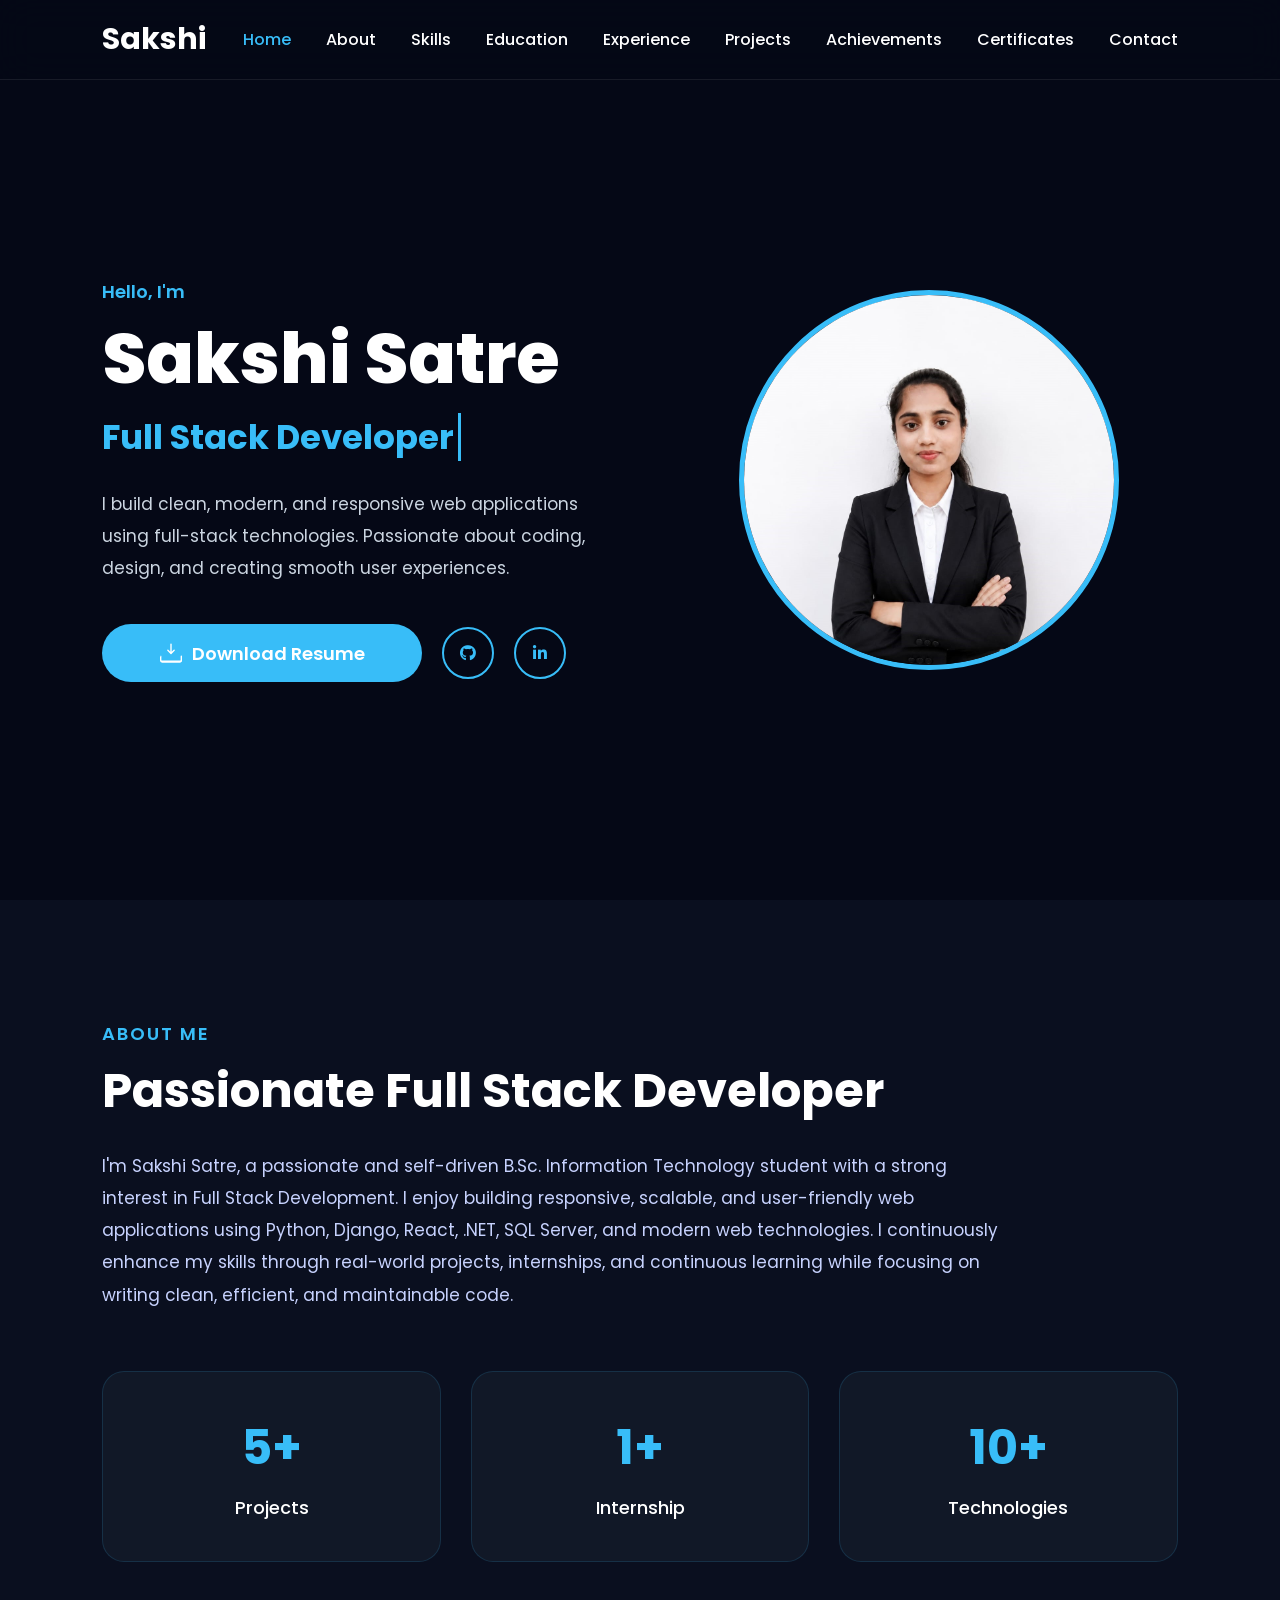
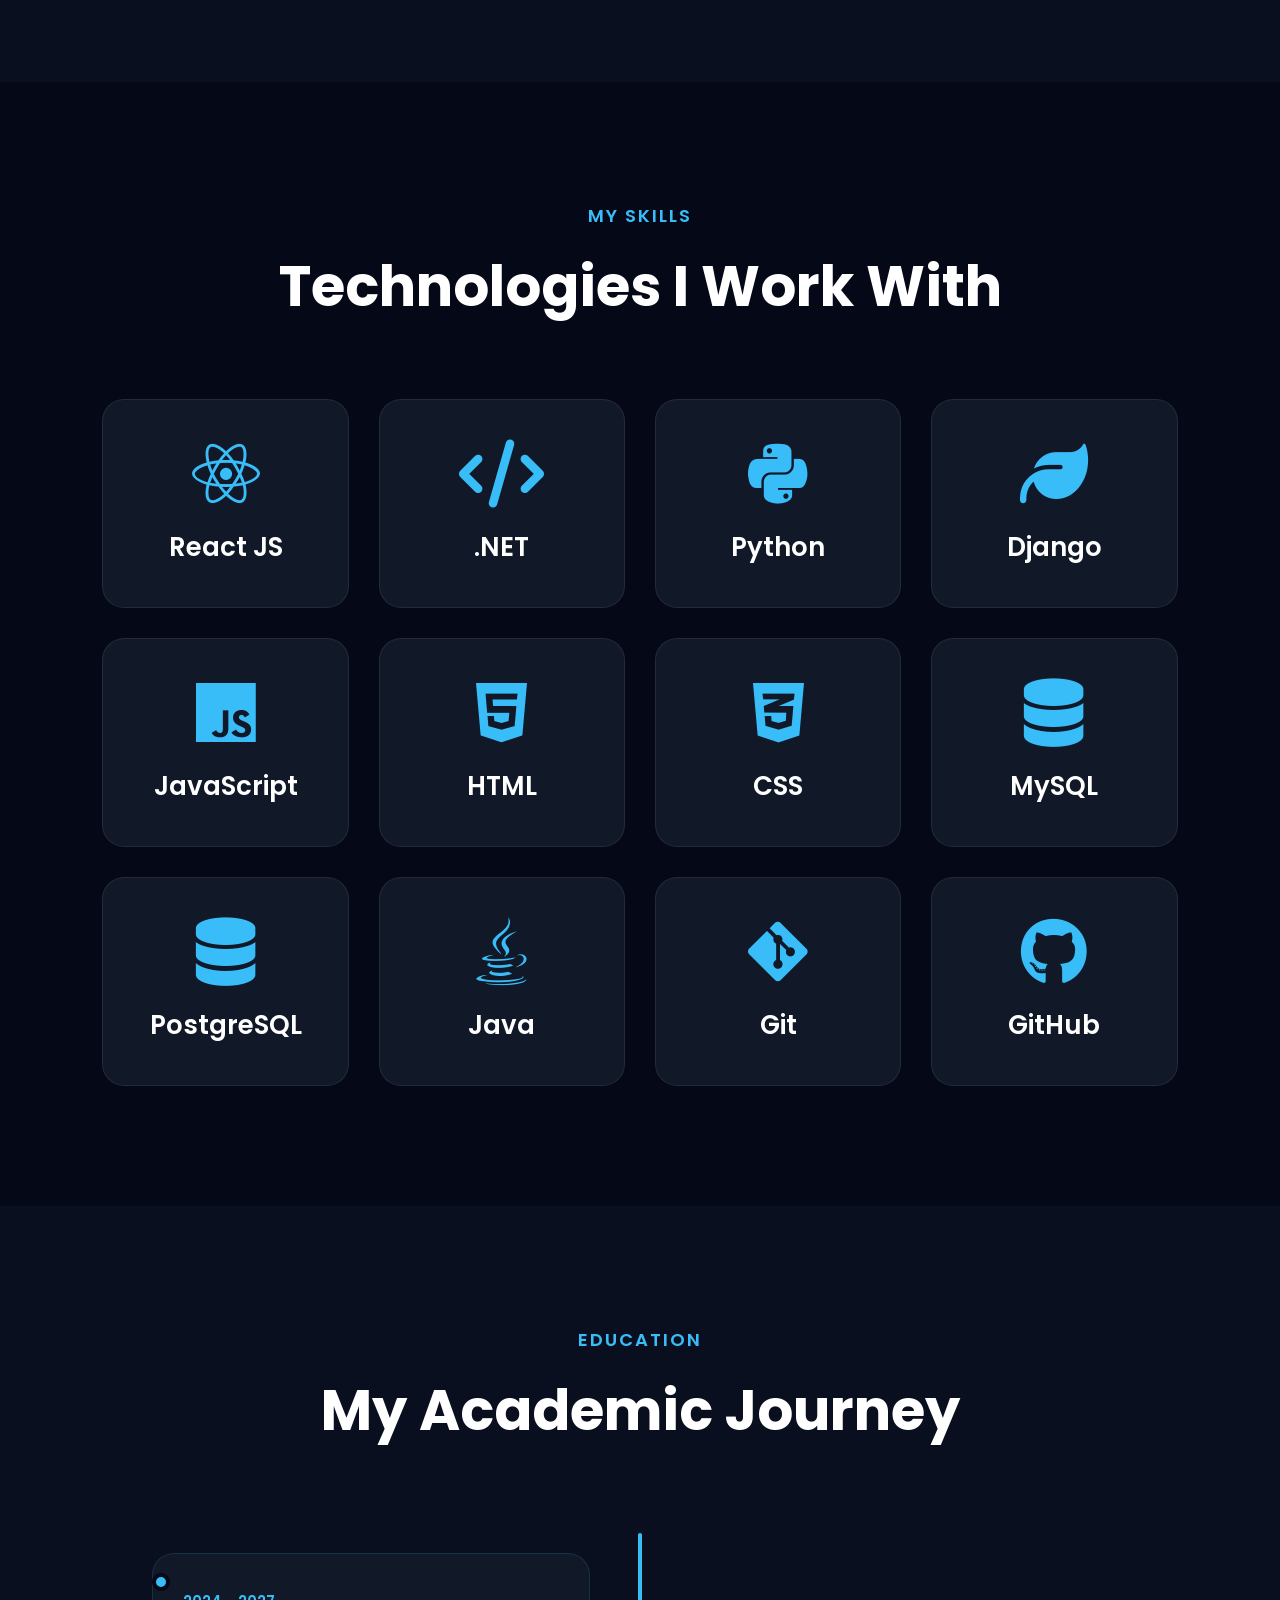
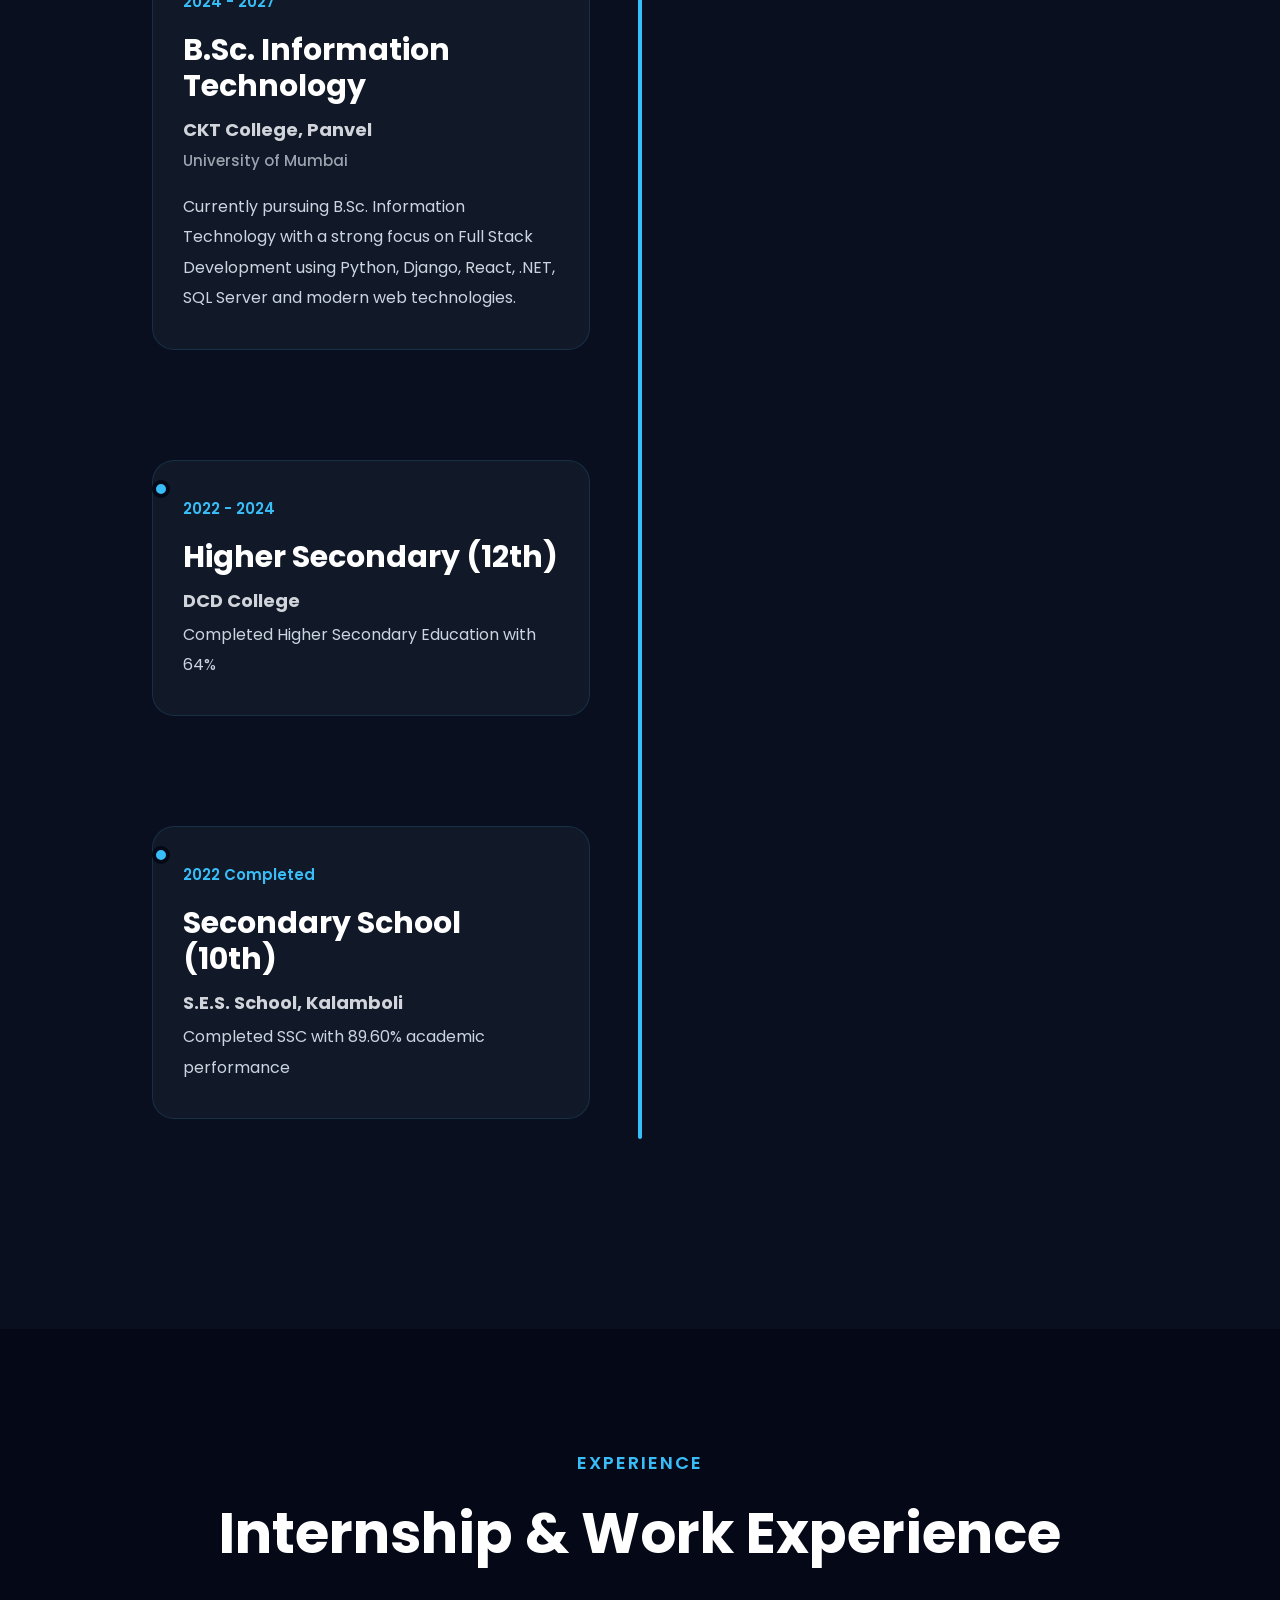
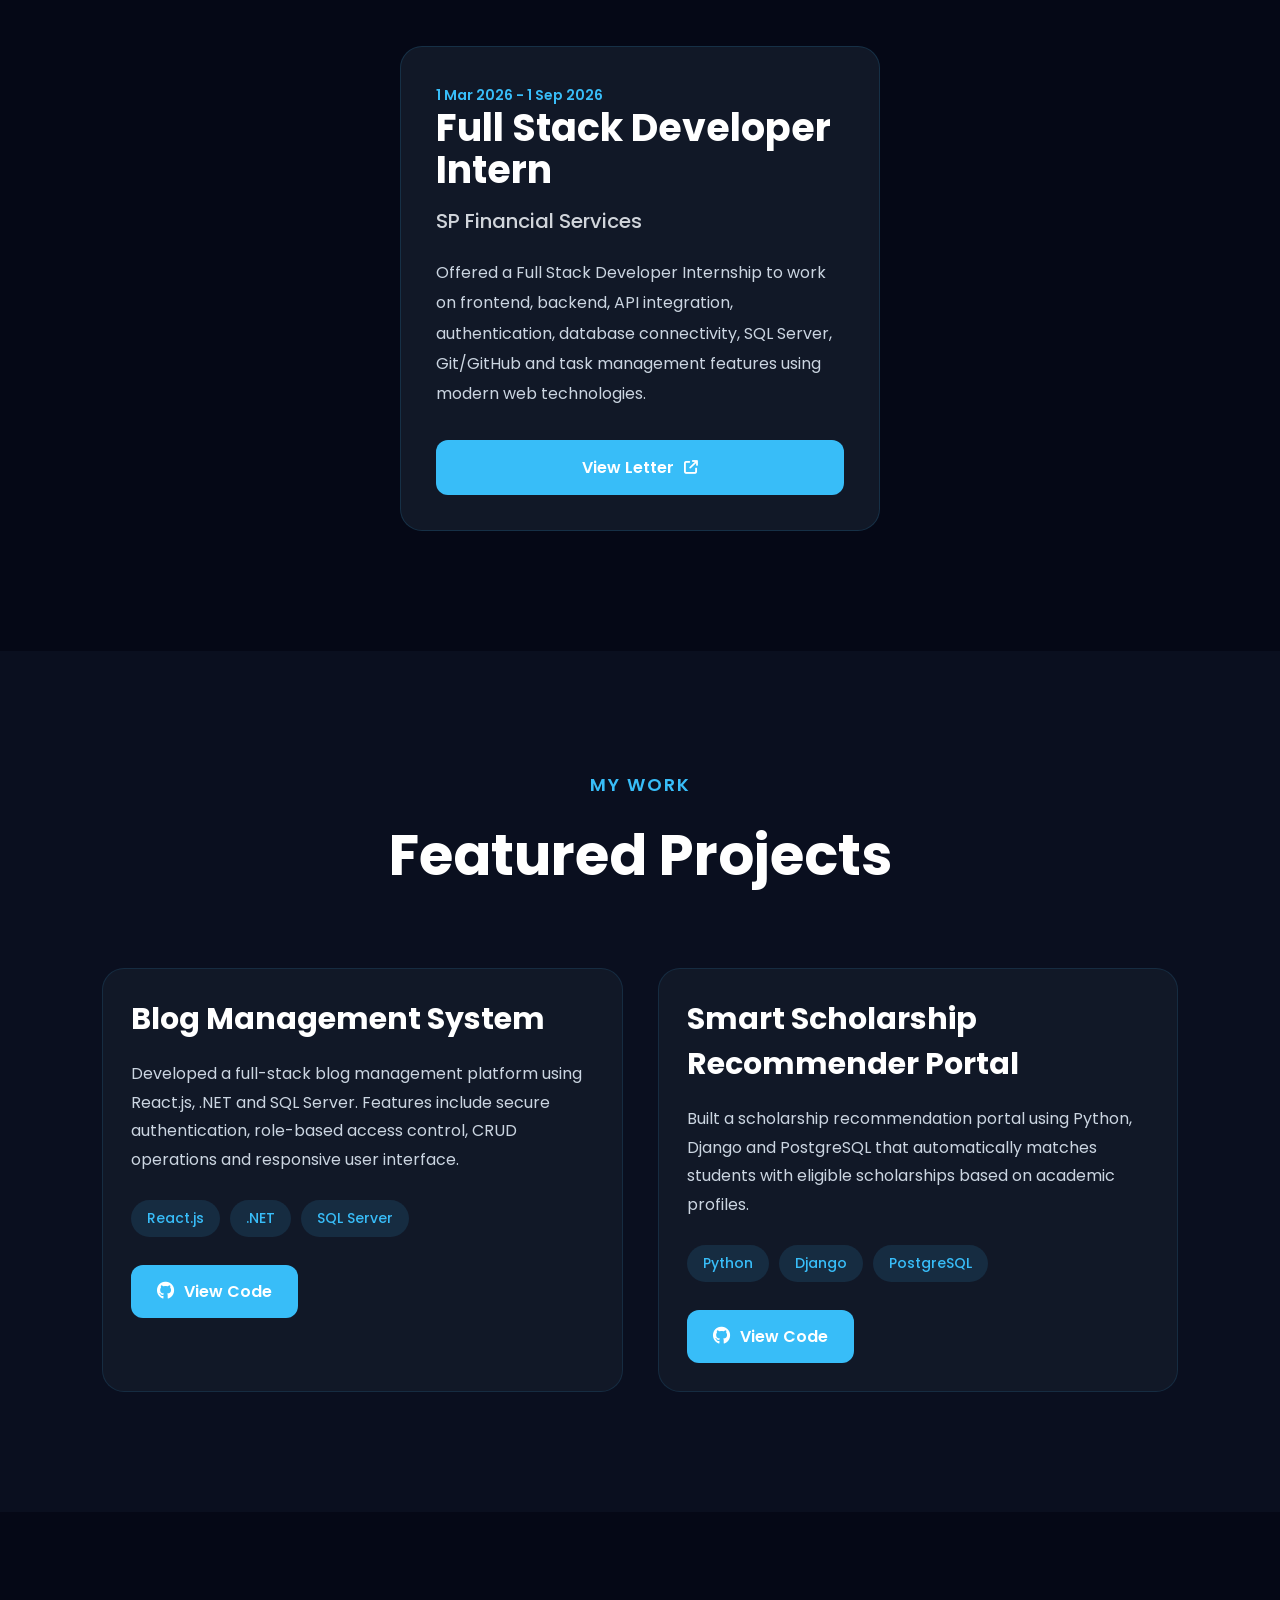
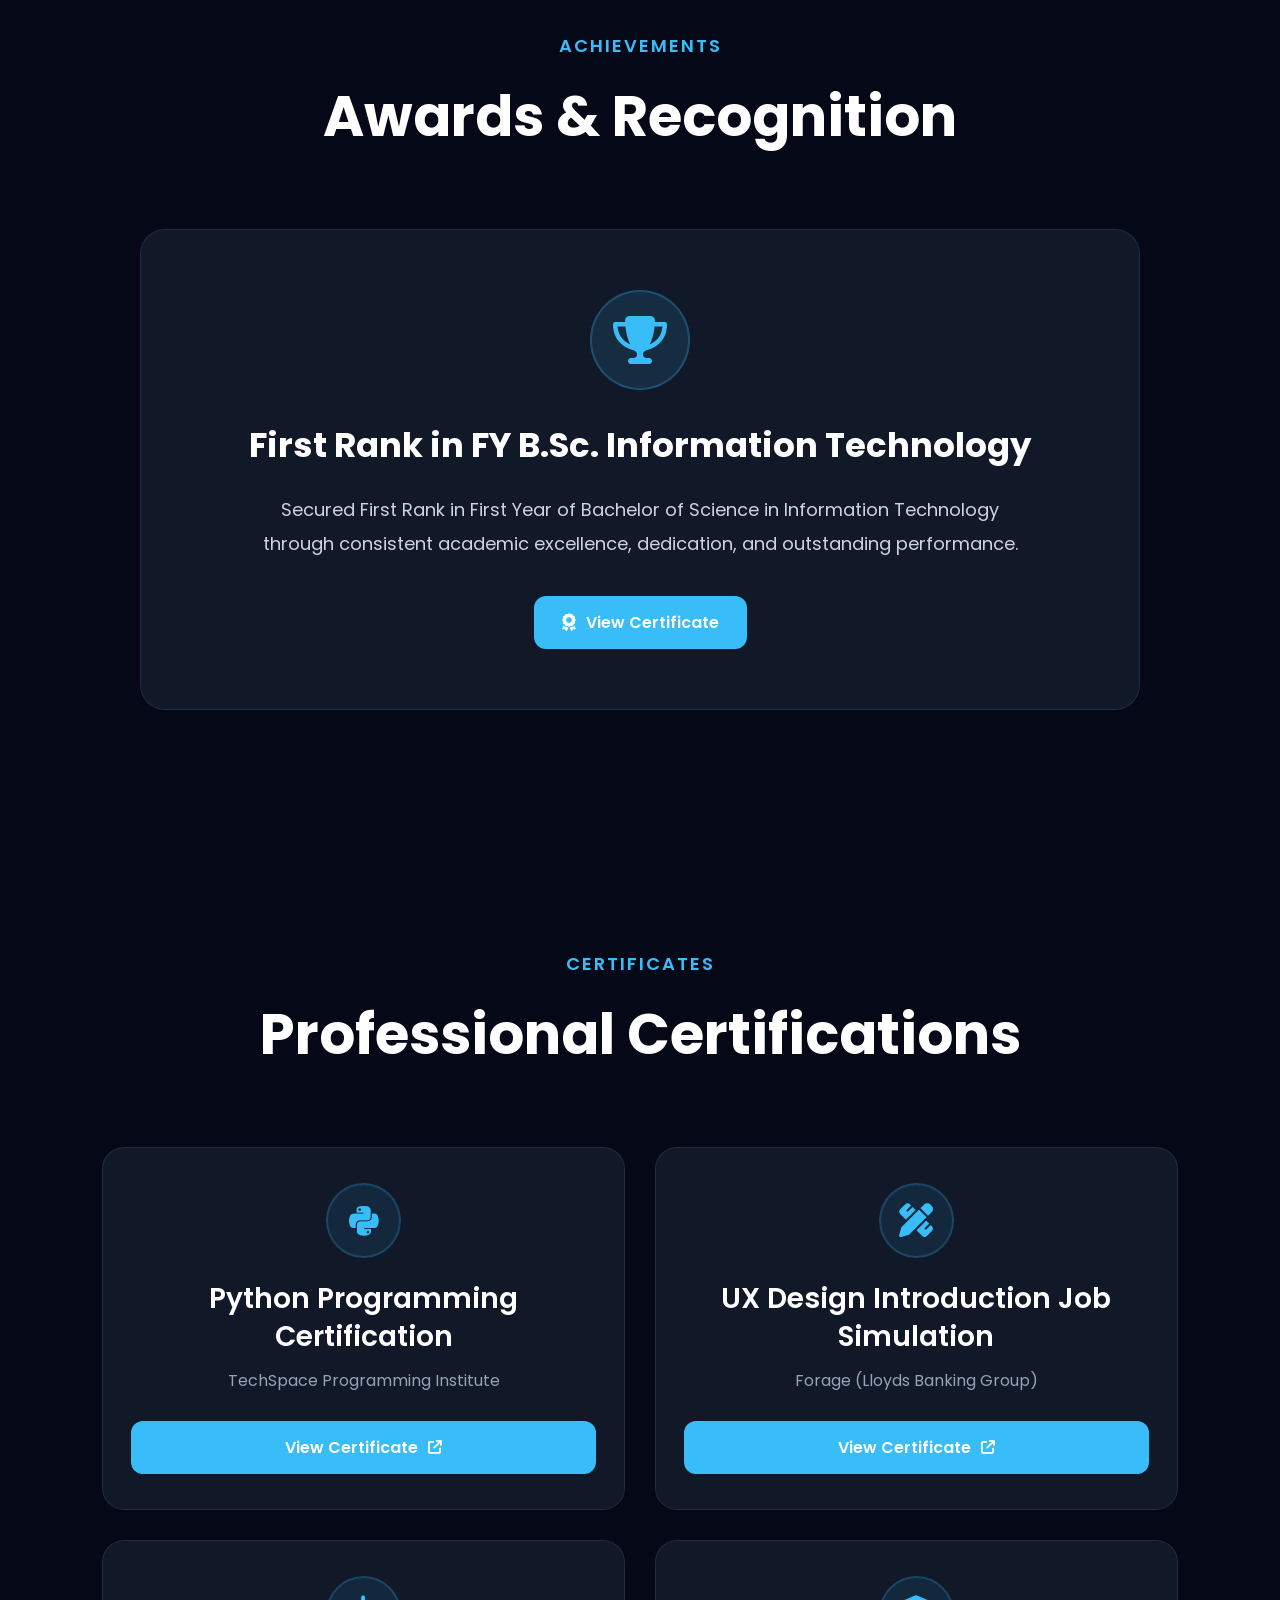
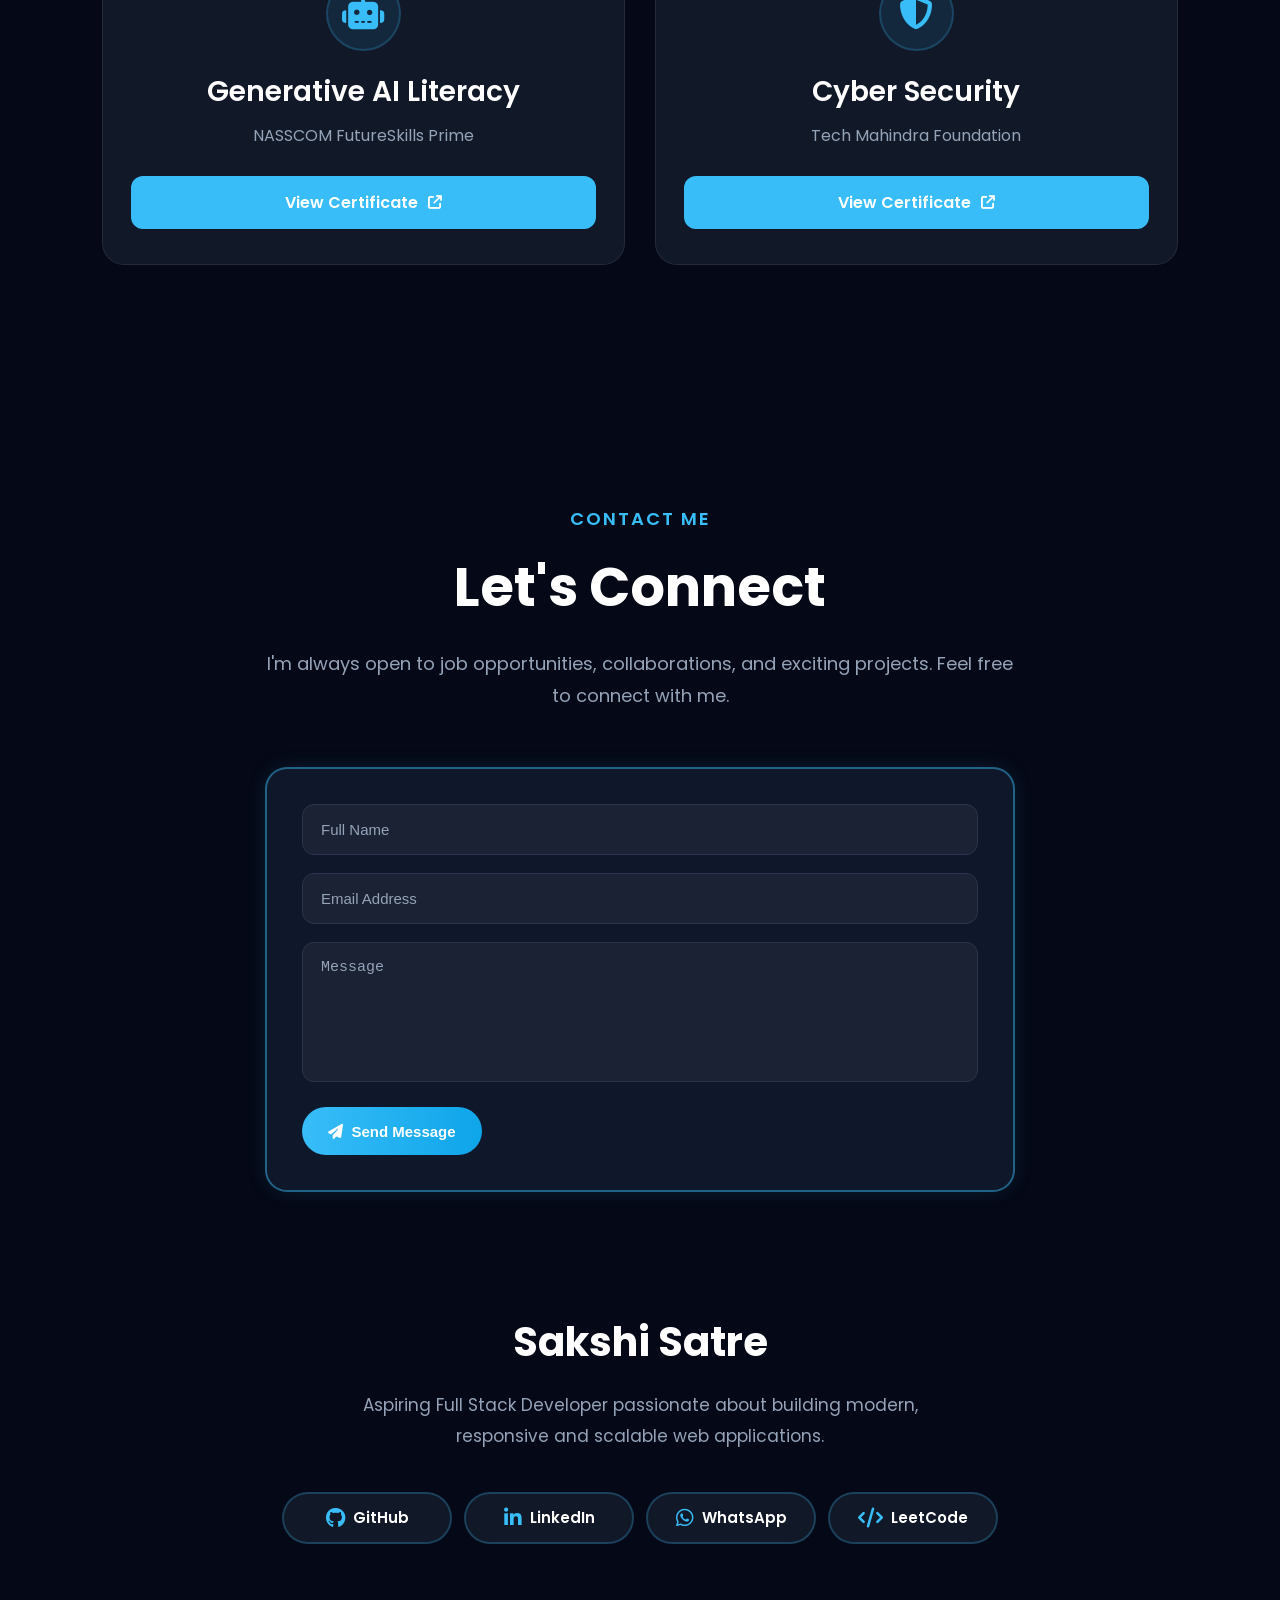
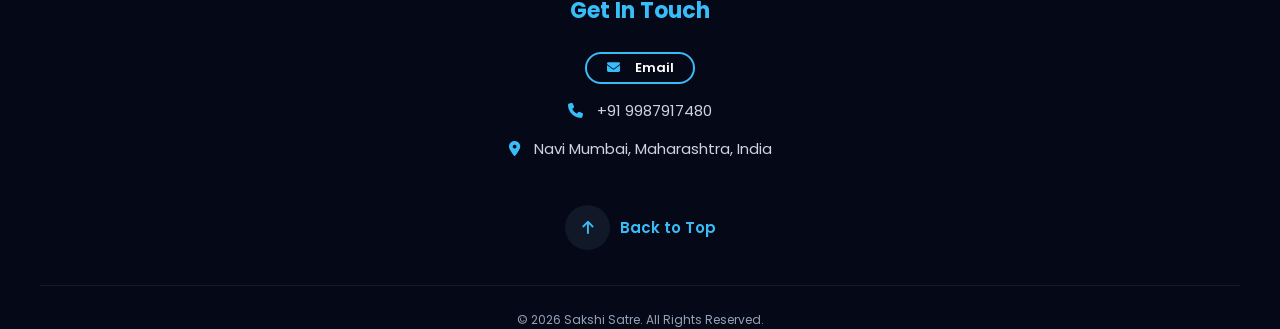
==== commit c890033d: "Updated contact section and improved mobile responsiveness" ====
--- a/index.html
+++ b/index.html
@@ -26,7 +26,7 @@
 
 <div class="logo">
 
-Sakshi<span></span>
+Sakshi <span></span>
 
 </div>
 
@@ -765,7 +765,18 @@
             <input type="hidden" name="_captcha" value="false">
 
             <input type="hidden" name="_subject" value="New Portfolio Contact">
-           
+
+            <!-- <input
+    type="hidden"
+    name="_next"
+    value="https://sakshi1727techie-bot.github.io/Sakshi-portfolio/"> -->
+
+    <!-- Remove this -->
+
+   <input
+type="hidden"
+name="_next"
+value="https://sakshi1727techie-bot.github.io/Sakshi-portfolio/thankyou.html">
             <input
                 type="text"
                 name="Full Name"
@@ -835,39 +846,61 @@
                 <span>WhatsApp</span>
             </a>
 
+            <a href="https://leetcode.com/u/Sakshi_998/"
+   target="_blank">
+
+    <i class="fa-solid fa-code"></i>
+    <span>LeetCode</span>
+
+</a>
+
             <!-- Correct Email Link -->
 
-            <a href="https://mail.google.com/mail/?view=cm&fs=1&to=sakshicoder05@gmail.com"
+            <!-- <a href="https://mail.google.com/mail/?view=cm&fs=1&to=sakshicoder05@gmail.com"
    target="_blank">
     <i class="fa-solid fa-envelope"></i>
     <span>Email</span>
+</a> -->
+
+
+
+        
+
+        </div>
+
+        <!-- Contact -->
+
+        <div class="footer-contact">
+
+            <h3>Get In Touch</h3>
+
+            <p>
+                <!-- <i class="fa-solid fa-envelope"></i> -->
+
+                <a href="https://mail.google.com/mail/?view=cm&fs=1&to=sakshicoder05@gmail.com"
+   target="_blank"
+   class="contact-email-btn">
+
+    <i class="fa-solid fa-envelope"></i>
+
+    <span>Email</span>
+
 </a>
 
-        
-
-        </div>
-
-        <!-- Contact -->
-
-        <div class="footer-contact">
-
-            <h3>Get In Touch</h3>
-
-            <p>
-                <i class="fa-solid fa-envelope"></i>
-
-                <!-- <a href="mailto:sakshicoder05@gmail.com"
-                   class="footer-email">
-
-                    sakshicoder05@gmail.com
-
-                </a> -->
-
-                <a href="https://mail.google.com/mail/?view=cm&fs=1&to=sakshicoder05@gmail.com"
+                <!-- <a href="mailto:sakshicoder05@gmail.com" class="contact-email-btn">
+
+    <i class="fa-solid fa-envelope"></i>
+
+    <span>sakshicoder05@gmail.com</span>
+
+</a> -->
+
+                <!-- <a href="https://mail.google.com/mail/?view=cm&fs=1&to=sakshicoder05@gmail.com"
    target="_blank">
     <i class="fa-solid fa-envelope"></i>
     <span>Email</span>
-</a>
+</a> -->
+
 
             </p>
 
--- a/style.css
+++ b/style.css
@@ -476,7 +476,7 @@
 
 }
 
-}
+
 
 .hero-resume-btn{
     display:flex;
@@ -831,7 +831,7 @@
     color:#fff;
 }
 
-{
+.reveal{
     opacity:0;
     transform:translateY(80px);
     transition:all .8s ease;
@@ -2617,54 +2617,98 @@
       FORM
 ========================== */
 
+
 /* .contact-form{
+
+    width:85%;
+
+    margin:auto;
+
     display:flex;
+
     flex-direction:column;
+
     gap:18px;
+
 } */
 
 .contact-form{
 
-    width:85%;
-
-    margin:auto;
-
-    display:flex;
-
-    flex-direction:column;
-
-    gap:18px;
+    background:#0f172a;
+
+    border:2px solid rgba(56,189,248,.45);
+
+    border-radius:22px;
+
+    padding:35px;
+
+    box-shadow:0 0 20px rgba(56,189,248,.12);
 
 }
 
 /* ==========================
       INPUTS
 ========================== */
+
+/* .contact-form input,
+.contact-form textarea{
+
+    width:100%;
+
+    background:#111827;
+
+    border:1px solid rgba(255,255,255,.08);
+
+    border-radius:10px;
+
+    padding:14px 18px;
+
+    color:#fff;
+
+    font-size:16px;
+
+    font-family:'Poppins',sans-serif;
+
+    transition:.3s;
+
+    outline:none;
+
+} */
 
 .contact-form input,
 .contact-form textarea{
 
     width:100%;
 
-    background:#111827;
-
-    border:1px solid rgba(255,255,255,.08);
-
-    border-radius:10px;
-
-    padding:14px 18px;
-
-    color:#fff;
-
-    font-size:16px;
-
-    font-family:'Poppins',sans-serif;
+    background:#1a2233;
+
+    border:1px solid #2b354b;
+
+    border-radius:12px;
+
+    color:#fff;
+
+    padding:16px 18px;
+
+    margin-bottom:18px;
+
+    font-size:15px;
+
+    outline:none;
 
     transition:.3s;
 
-    outline:none;
-
-}
+}
+
+.contact-form input:focus,
+.contact-form textarea:focus{
+
+    border-color:#38BDF8;
+
+    box-shadow:0 0 12px rgba(56,189,248,.25);
+
+}
+
 
 /* Placeholder */
 
@@ -2702,35 +2746,71 @@
       BUTTON
 ========================== */
 
+/* .contact-form button{
+
+    width:100%;
+
+    background:#38BDF8;
+
+    color:#fff;
+
+    border:none;
+
+    border-radius:10px;
+
+    padding:14px;
+
+    font-size:17px;
+
+    font-weight:600;
+
+    cursor:pointer;
+
+    display:flex;
+
+    justify-content:center;
+
+    align-items:center;
+
+    gap:10px;
+
+    transition:.35s;
+
+} */
+
 .contact-form button{
 
-    width:100%;
-
-    background:#38BDF8;
-
-    color:#fff;
+    display:flex;
+    align-items:center;
+    justify-content:center;
+
+    gap:8px;
+
+    width:180px;
+    height:48px;
 
     border:none;
 
-    border-radius:10px;
-
-    padding:14px;
-
-    font-size:17px;
-
+    border-radius:50px;
+
+    background:linear-gradient(90deg,#38BDF8,#0EA5E9);
+
+    color:#fff;
+
+    font-size:15px;
     font-weight:600;
 
     cursor:pointer;
 
-    display:flex;
-
-    justify-content:center;
-
-    align-items:center;
-
-    gap:10px;
-
-    transition:.35s;
+    transition:.35s ease;
+
+}
+
+.contact-form button:hover{
+
+    transform:translateY(-3px);
+
+    box-shadow:0 10px 25px rgba(56,189,248,.35);
 
 }
 
@@ -2858,6 +2938,72 @@
 
 @media(max-width:768px){
 
+    .contact-section{
+
+        padding:90px 20px;
+
+    }
+
+    .contact-heading{
+
+        font-size:34px;
+
+    }
+
+    .contact-description{
+
+        font-size:15px;
+
+        margin-bottom:35px;
+
+    }
+
+    .contact-form{
+
+        gap:14px;
+
+        padding:22px;
+
+        border-radius:18px;
+
+        width:90%;          /* Form ki width kam */
+        max-width:340px;    /* Maximum width */
+        margin:0 auto;      /* Center me aa jayega */
+        box-sizing:border-box;
+
+    }
+
+    .contact-form input,
+    .contact-form textarea{
+
+        padding:12px 15px;
+
+        font-size:14px;
+
+        border-radius:8px;
+
+    }
+
+    .contact-form textarea{
+
+        height:110px;
+
+    }
+
+    .contact-form button{
+
+        padding:13px;
+
+        font-size:15px;
+
+        border-radius:8px;
+
+    }
+
+}
+
+ /* @media(max-width:768px){
+
 .contact-section{
 
     padding:90px 20px;
@@ -2870,21 +3016,29 @@
 
 }
 
-.contact-description{
+ .contact-description{
 
     font-size:15px;
 
     margin-bottom:35px;
 
-}
-
-.contact-form{
+} 
+
+ .contact-form{
 
     gap:14px;
 
-}
-
-.contact-form input,
+} 
+
+  .contact-form{
+
+        padding:22px;
+
+        border-radius:18px;
+
+    } 
+
+ .contact-form input,
 .contact-form textarea{
 
     padding:12px 15px;
@@ -2909,7 +3063,17 @@
 
     border-radius:8px;
 
-}
+}  */
+
+
+/* ==========================
+      CONTACT MOBILE
+========================== */
+
+
+
+
+
 
 .thankyou-card{
 
@@ -3425,3 +3589,95 @@
 
 }
 
+
+
+@media (max-width: 768px) {
+
+    .hero-action-wrapper{
+        display:flex;
+        justify-content:center;
+        gap:12px;
+    }
+
+    .hero-resume-btn{
+        width:180px !important;
+        min-width:180px !important;
+        max-width:180px !important;
+
+        height:46px !important;
+
+        font-size:14px !important;
+
+        flex:none !important;
+    }
+
+}
+
+/* .navbar{
+    position: fixed;
+    top: 0;
+    left: 0;
+    width: 100%;
+    z-index: 999999 !important;
+}
+
+.hamburger{
+    display: flex;
+    position: relative;
+    z-index: 1000000 !important;
+} */   
+ 
+/* ==========================
+      CONTACT EMAIL BUTTON
+========================== */
+.contact-email-btn{
+
+    display:flex;
+    align-items:center;
+    justify-content:center;
+
+    gap:5px;
+
+    width:110px;
+    height:32px;
+
+    margin:10px auto;
+
+    padding:0 10px;
+
+    border:2px solid #38BDF8;
+    border-radius:50px;
+
+    background:transparent;
+
+    color:#ffffff;
+    text-decoration:none;
+
+    font-size:13px;
+    font-weight:600;
+
+    transition:.35s ease;
+
+}
+
+.contact-email-btn i{
+
+    font-size:13px;
+    color:#38BDF8;
+
+}
+
+.contact-email-btn:hover{
+
+    background:#38BDF8;
+    color:#050816;
+
+    transform:translateY(-2px);
+
+}
+
+.contact-email-btn:hover i{
+
+    color:#050816;
+
+}
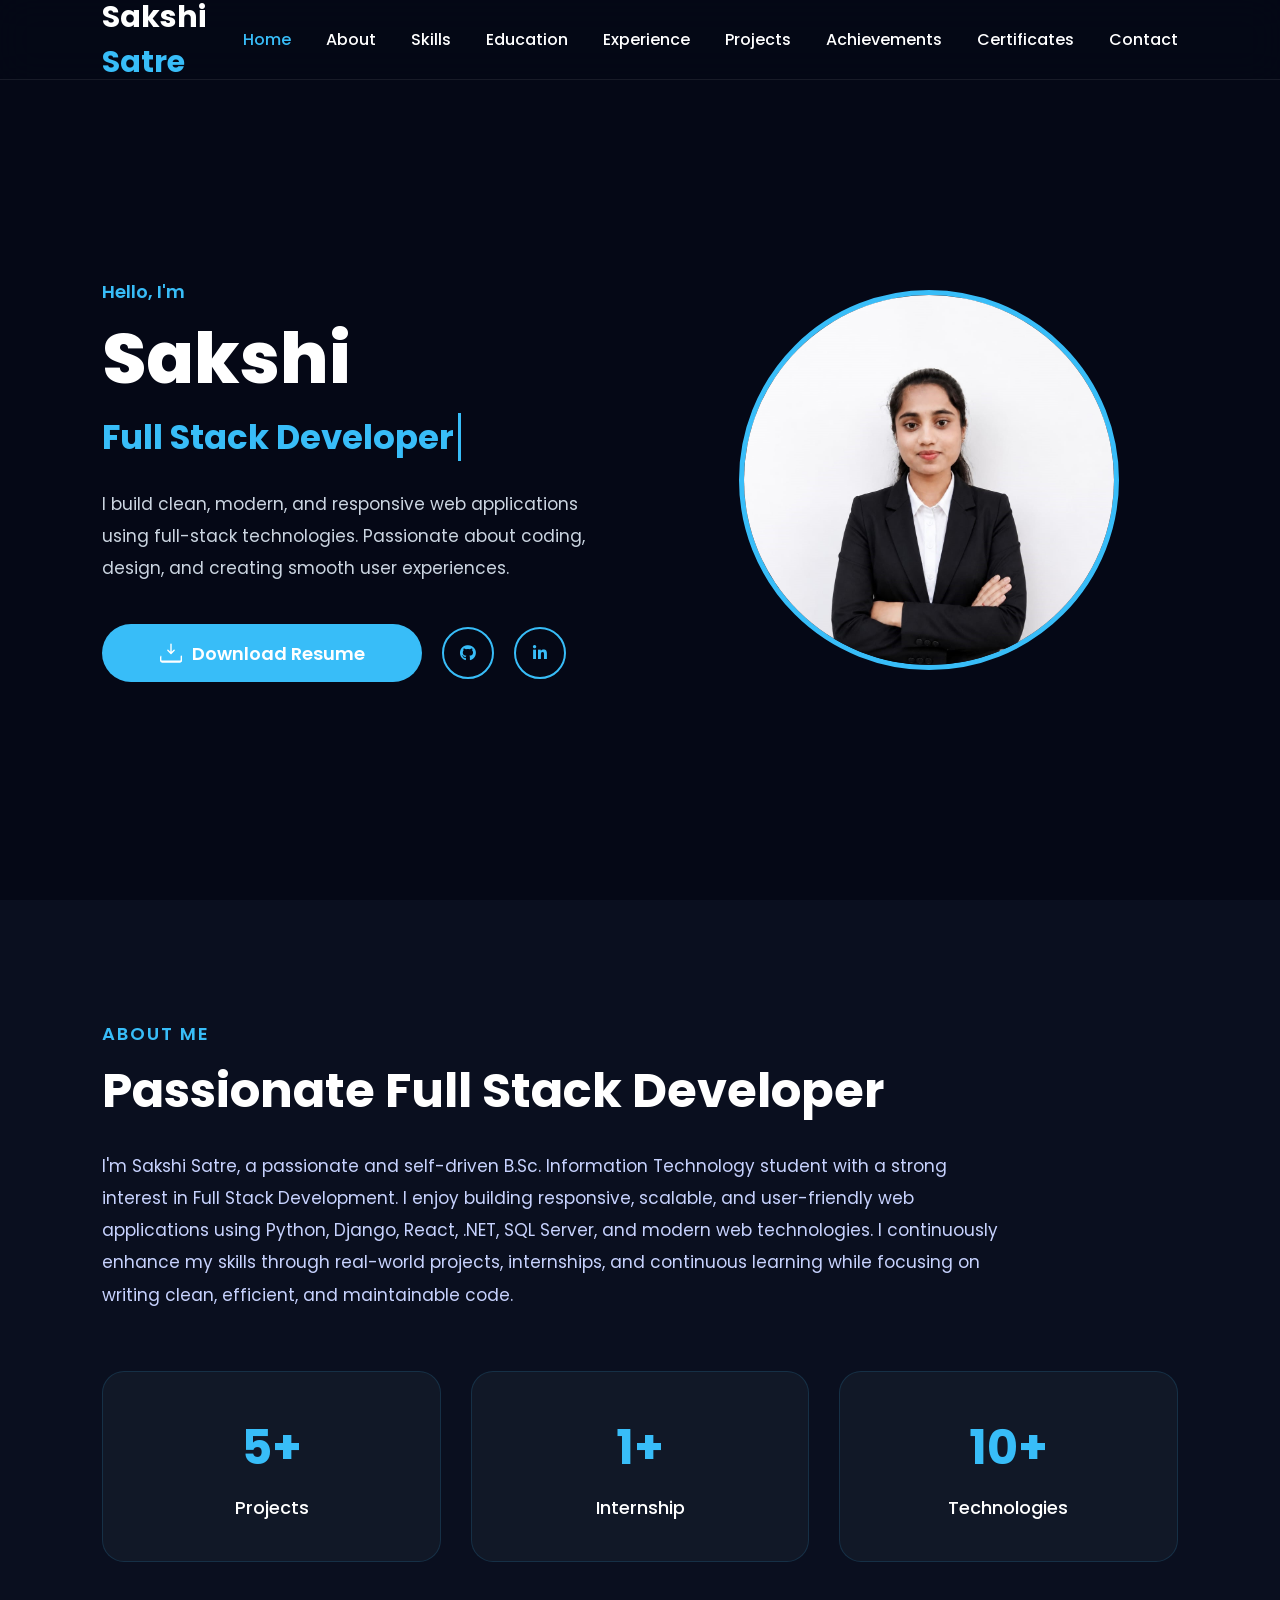
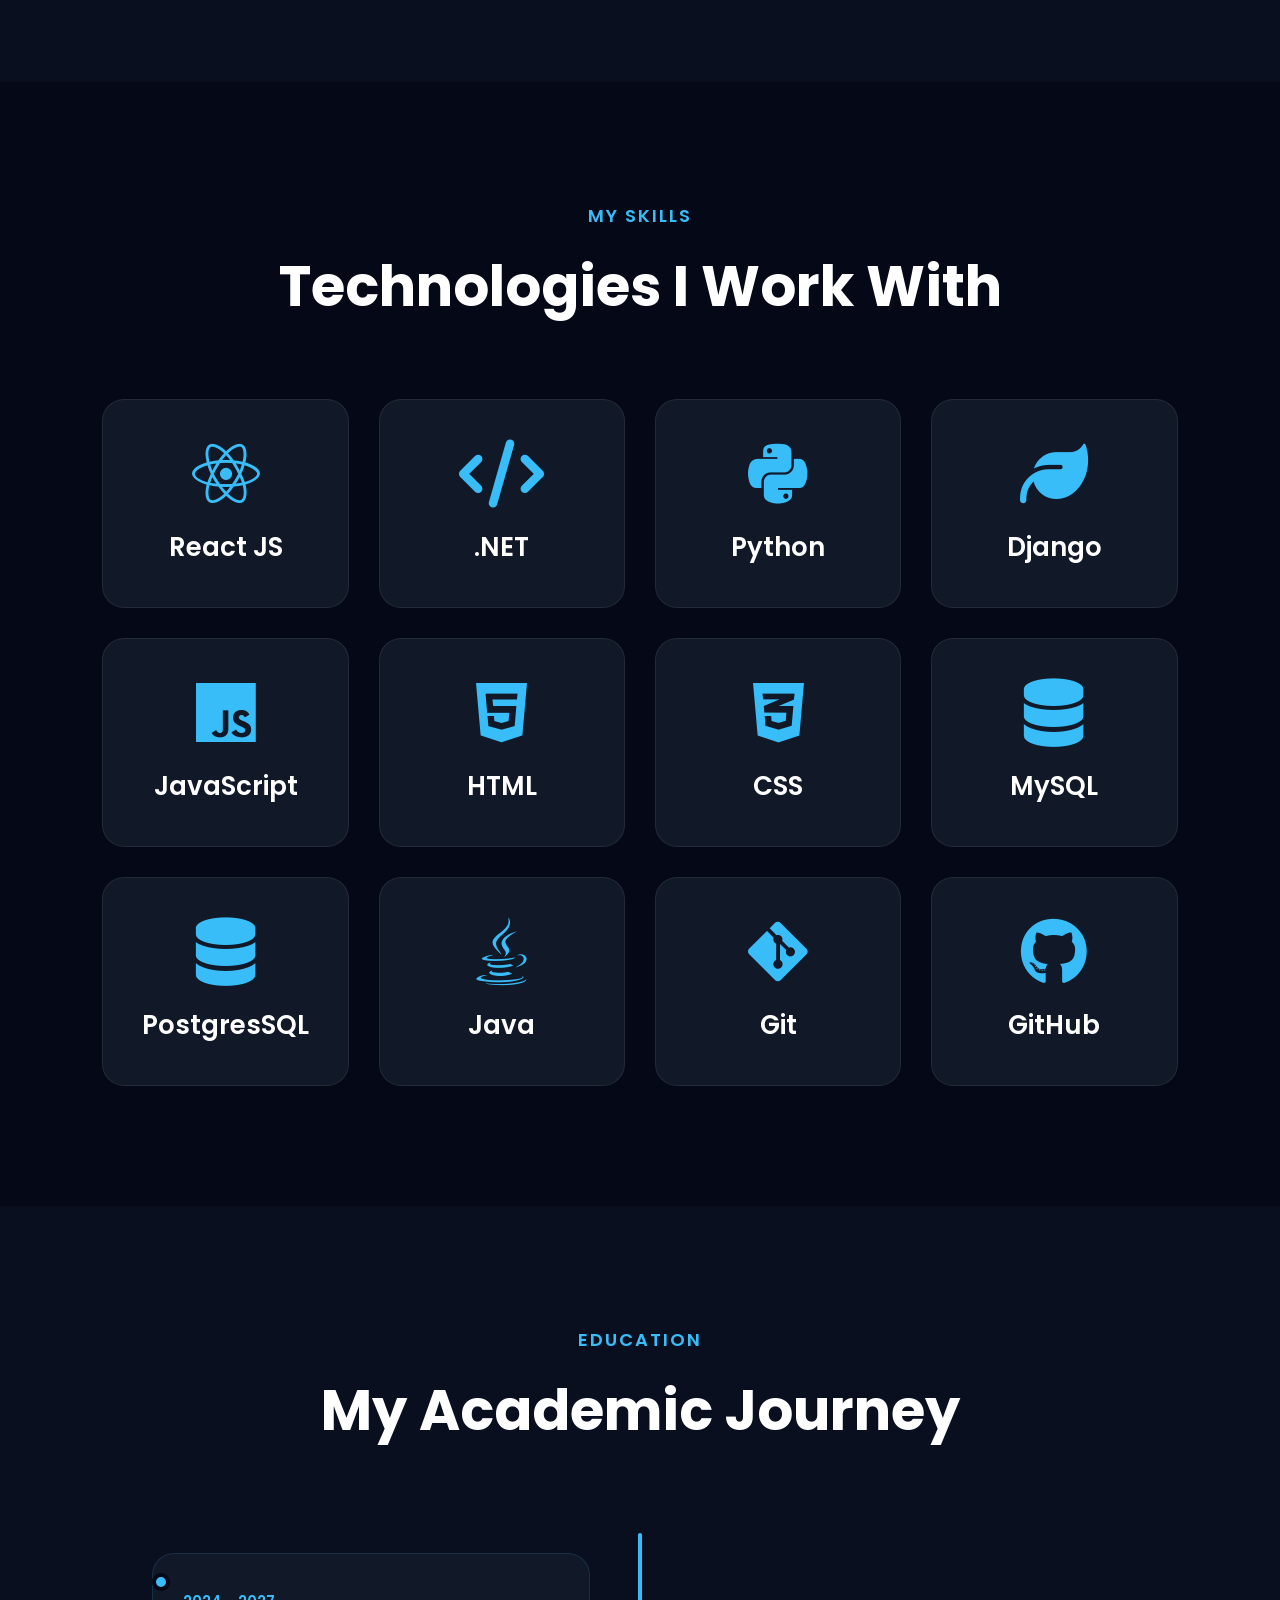
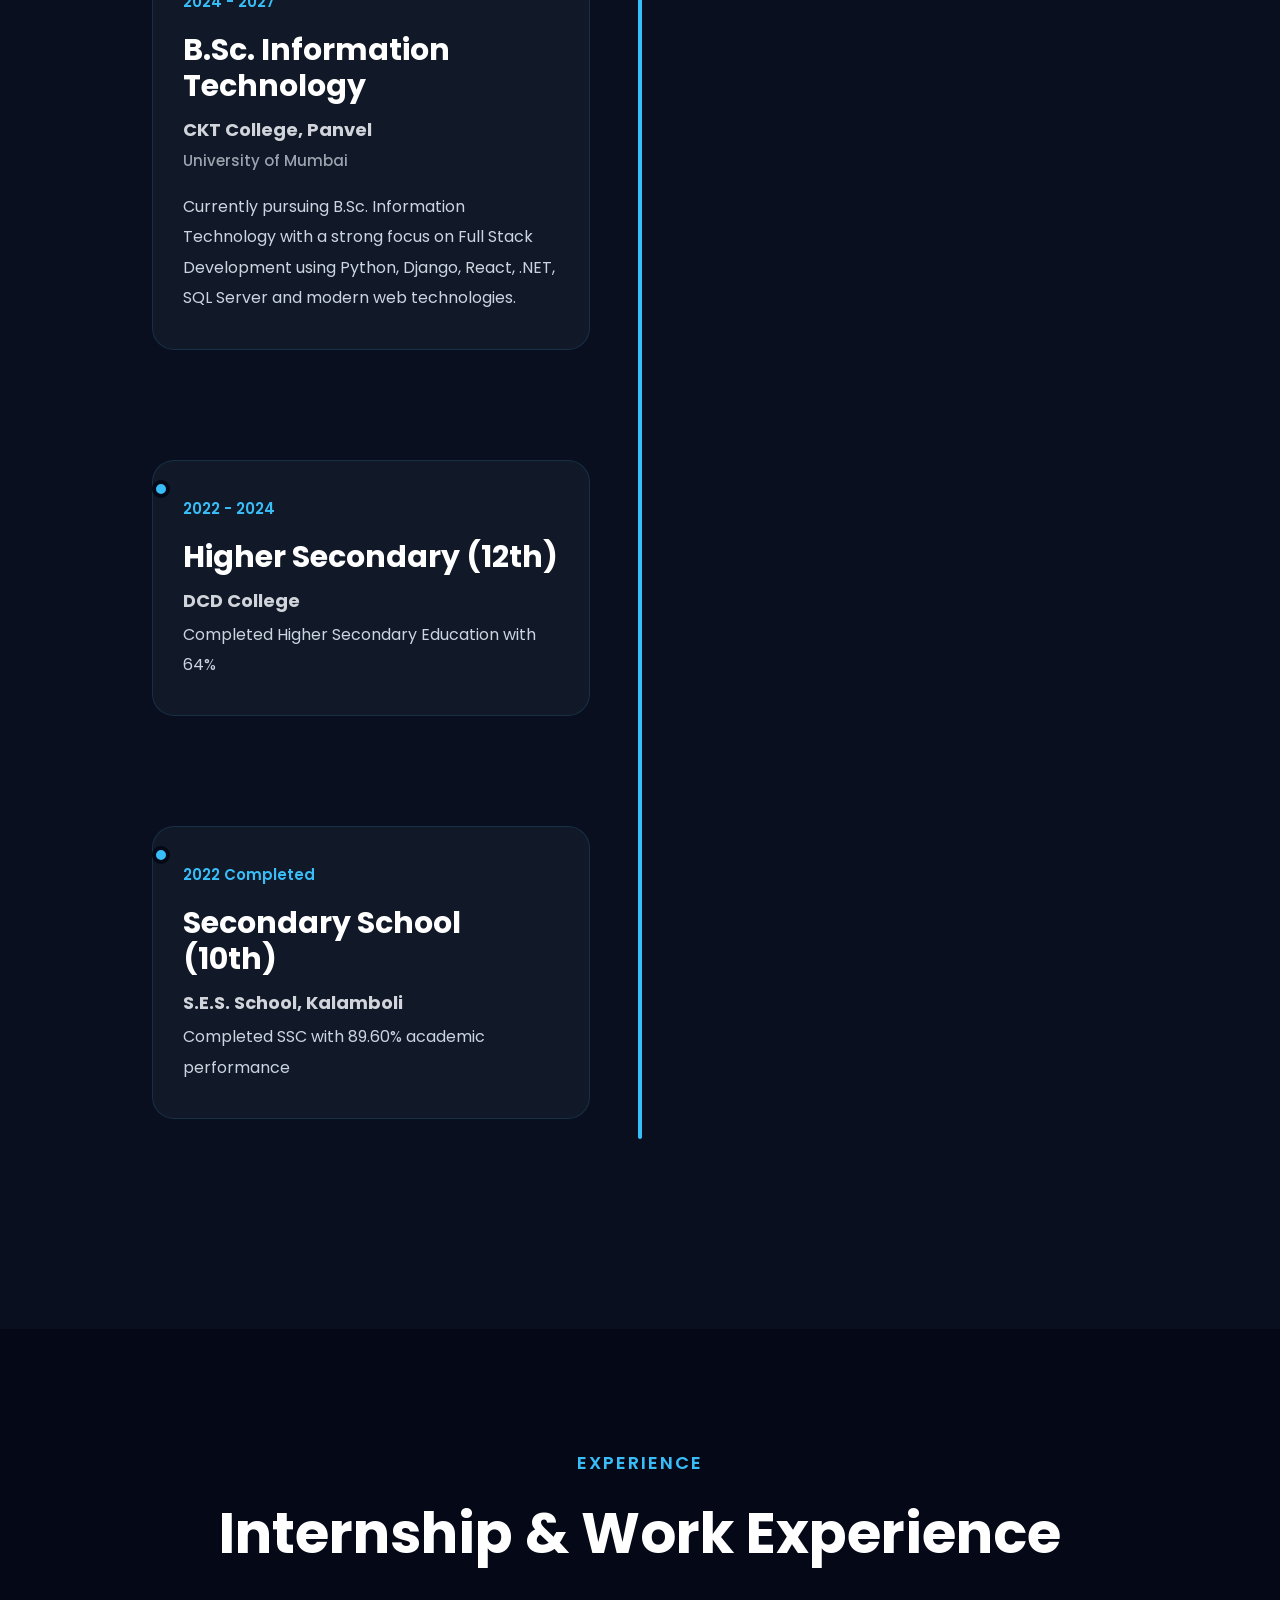
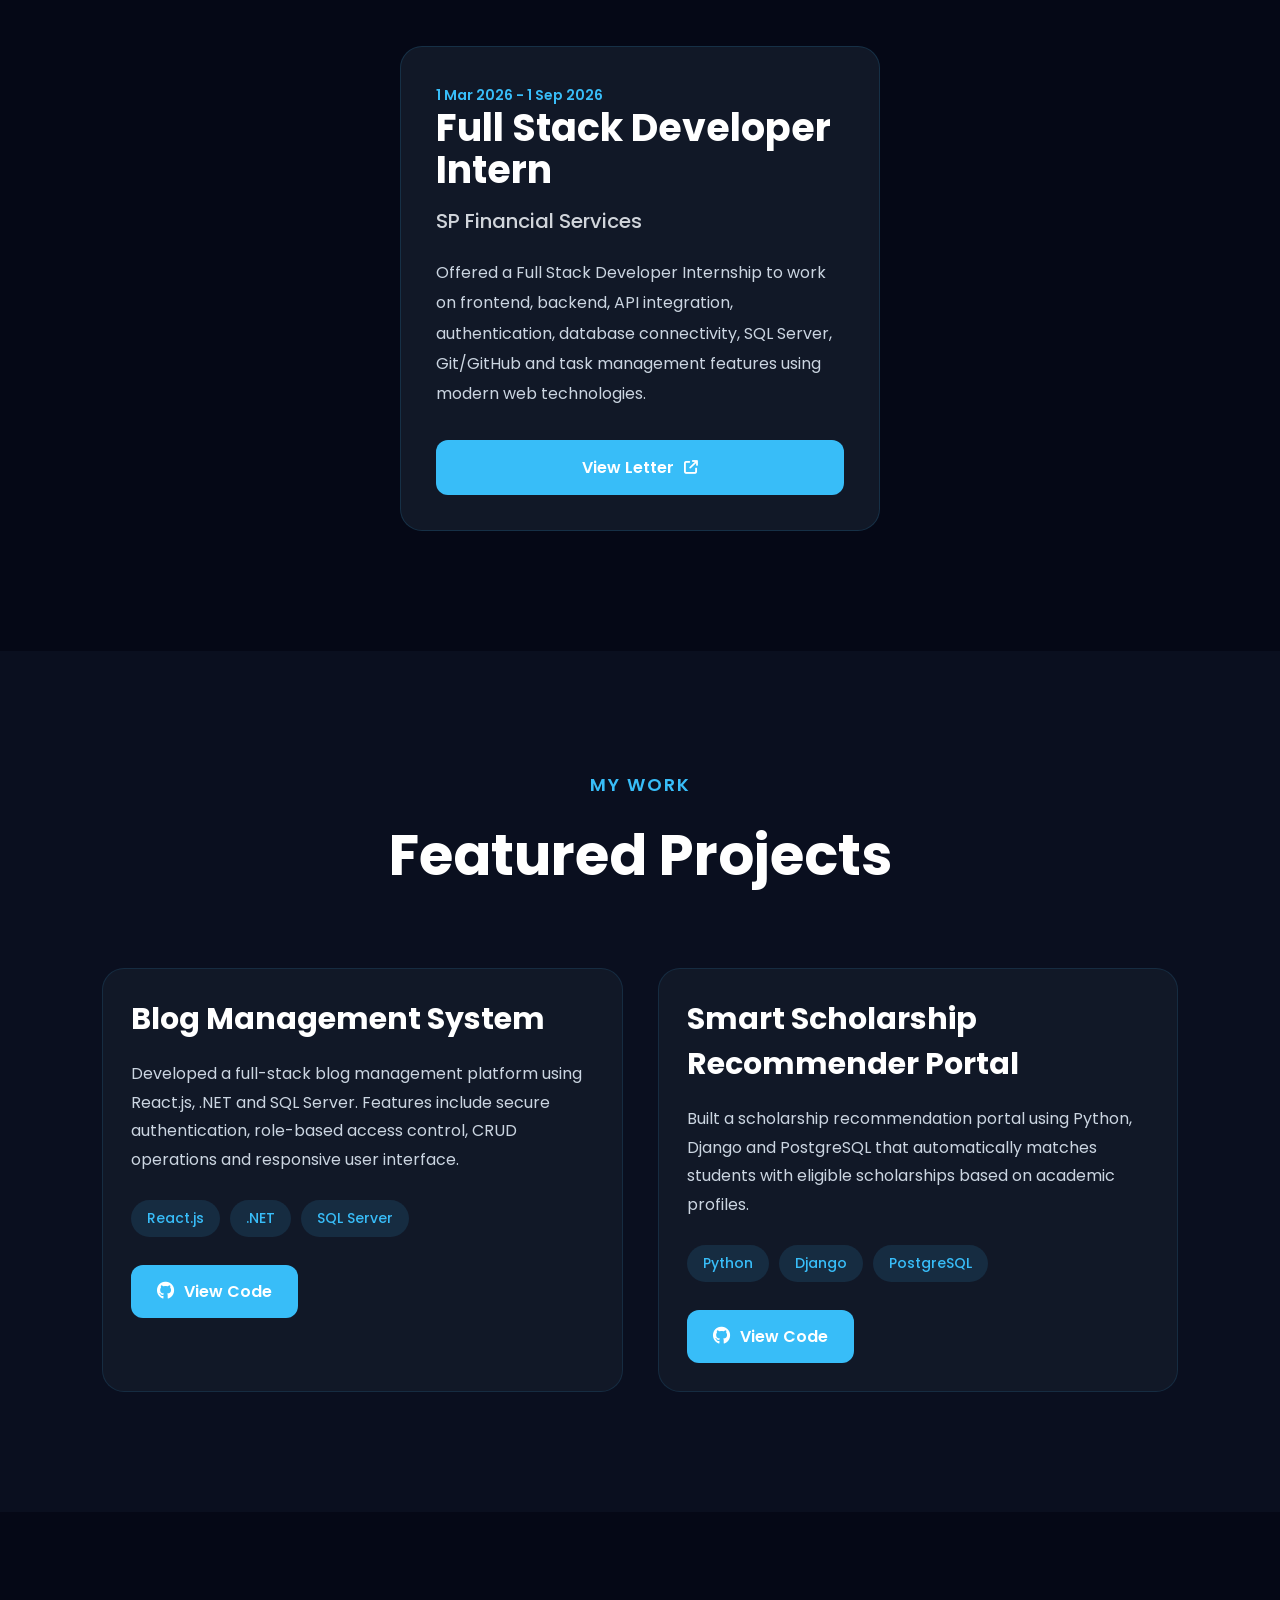
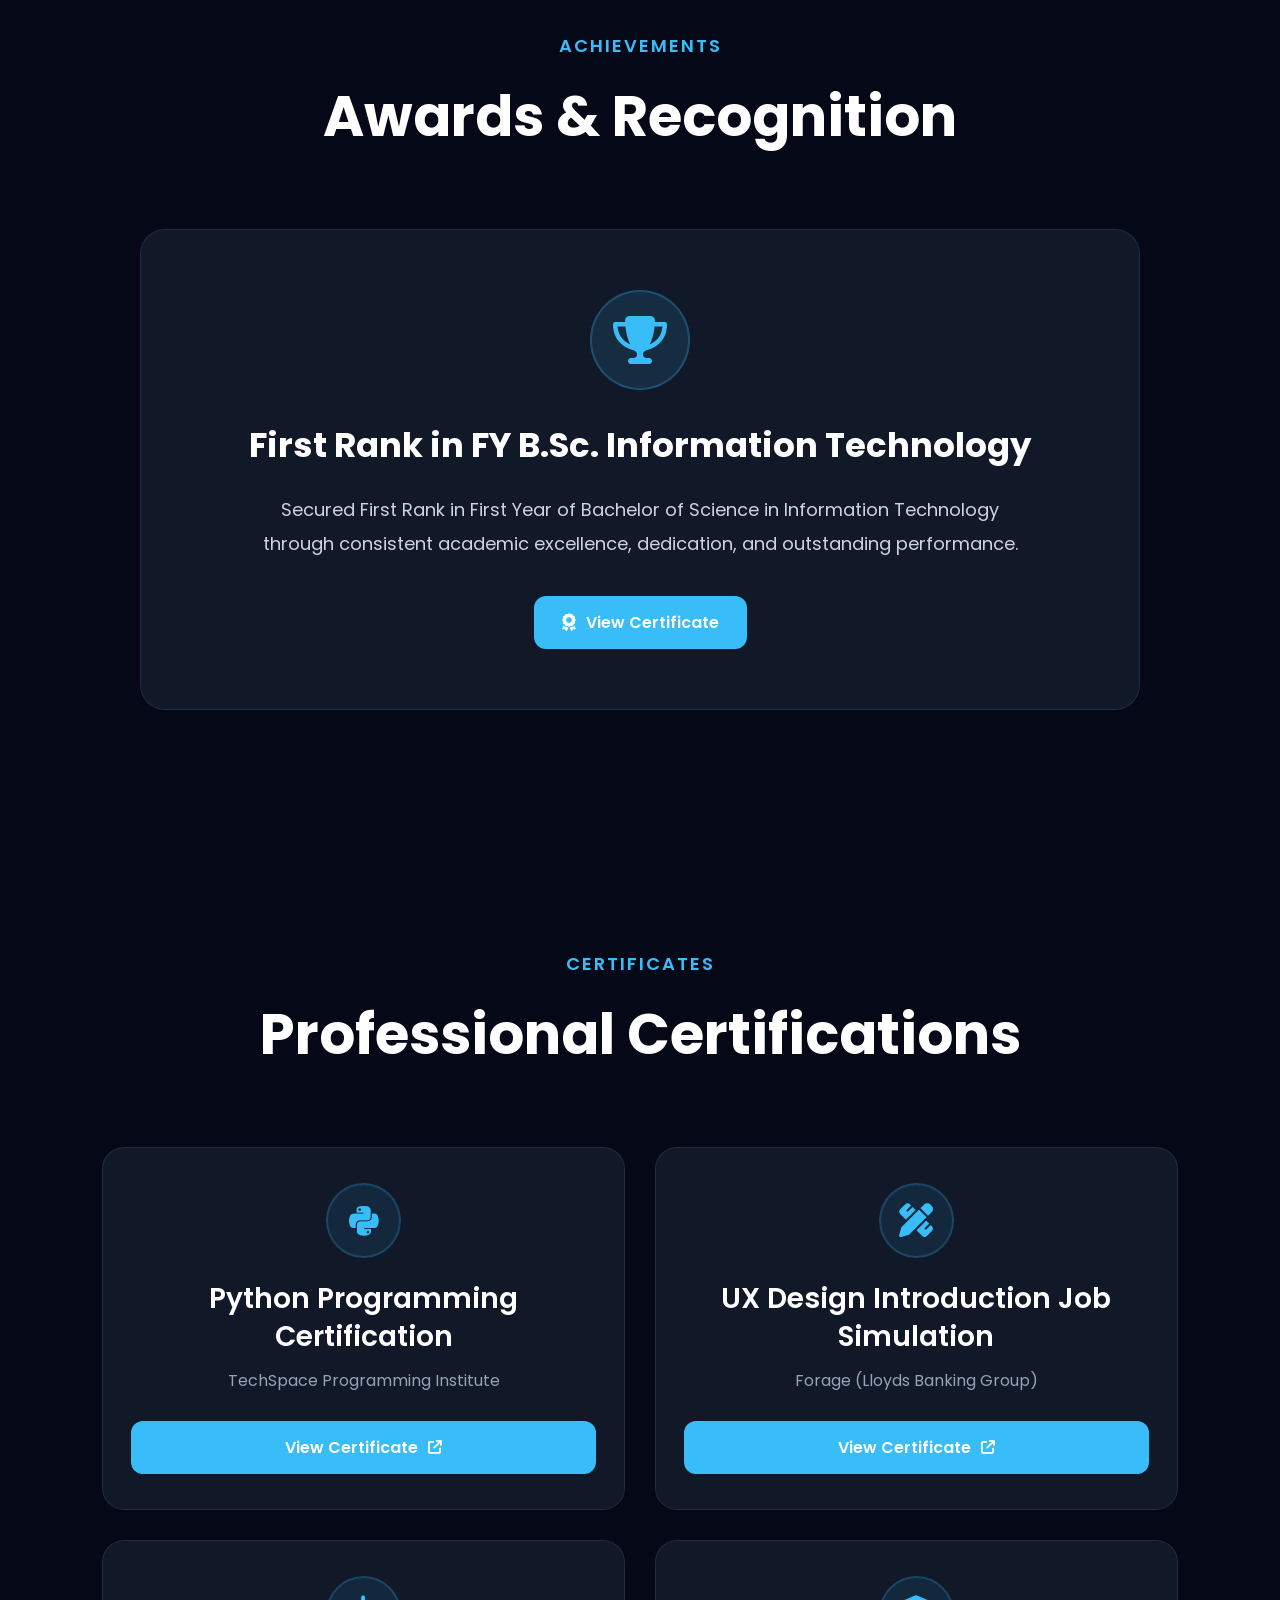
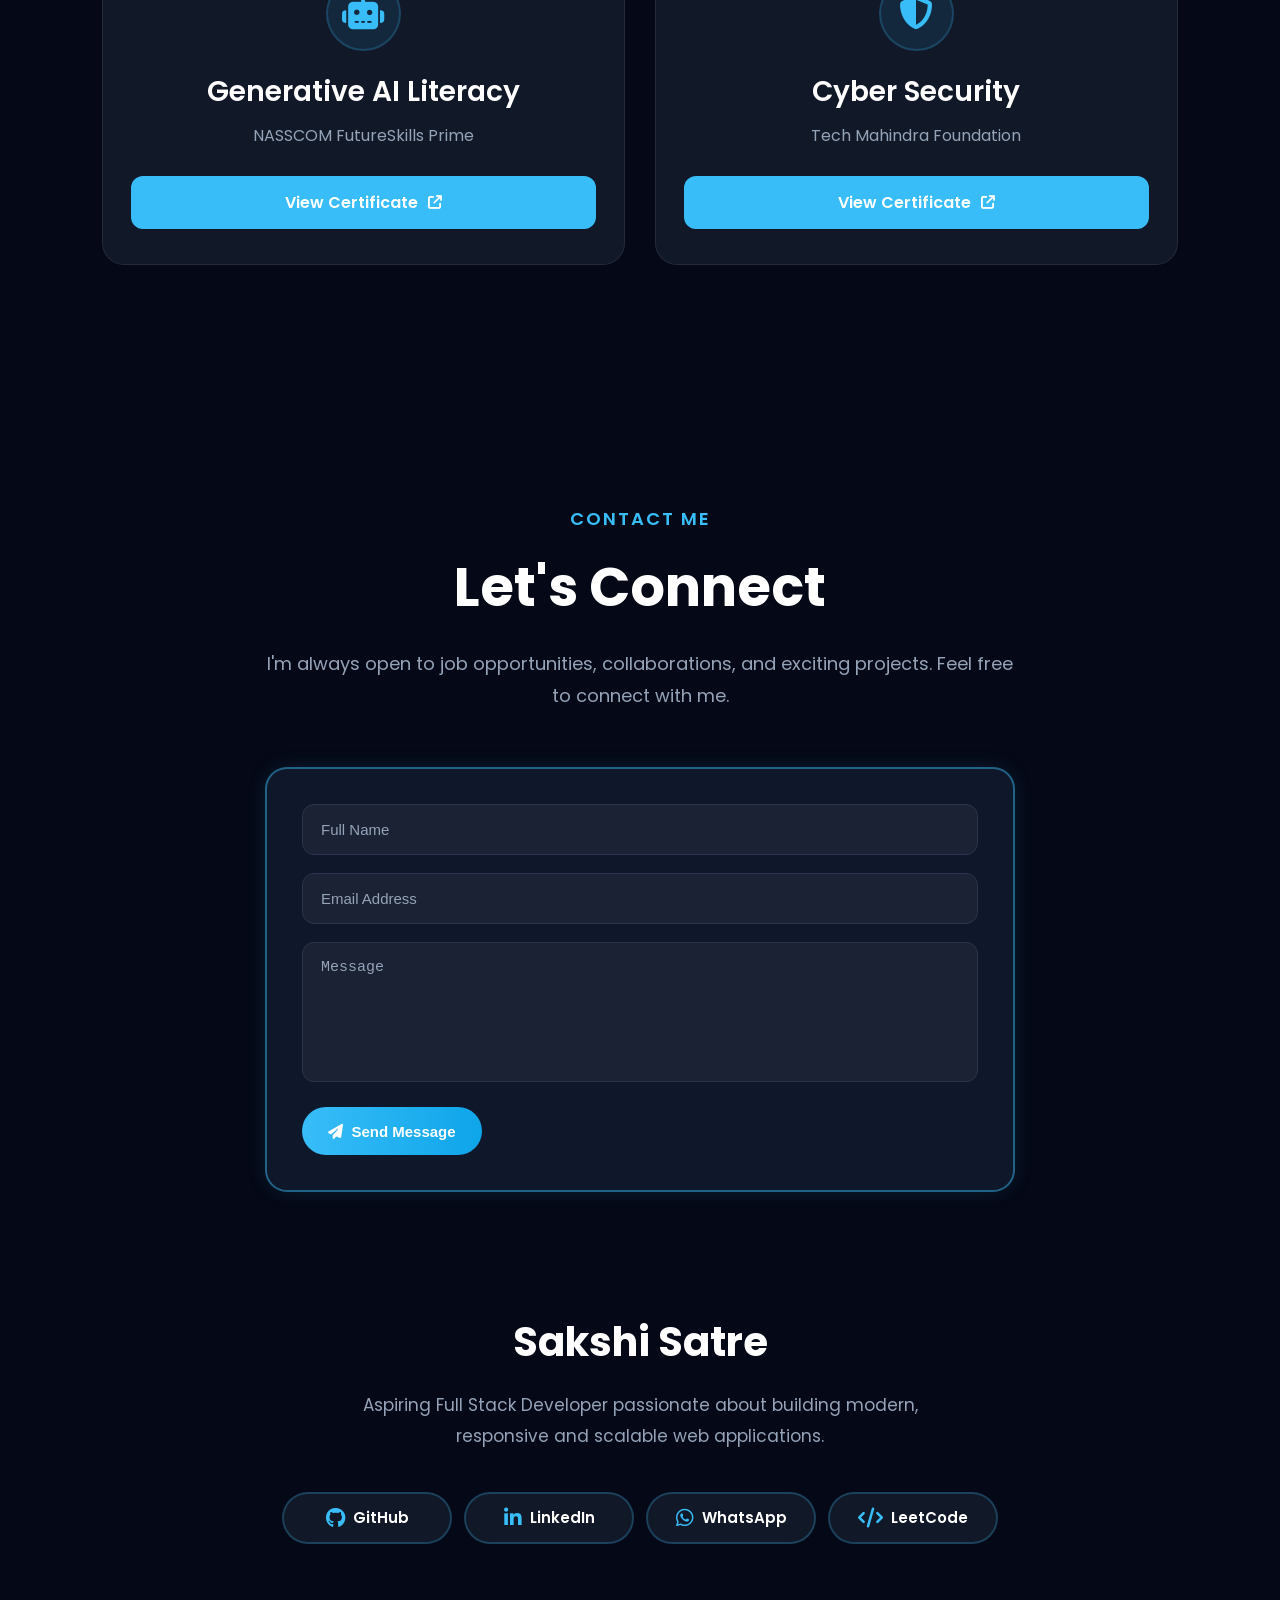
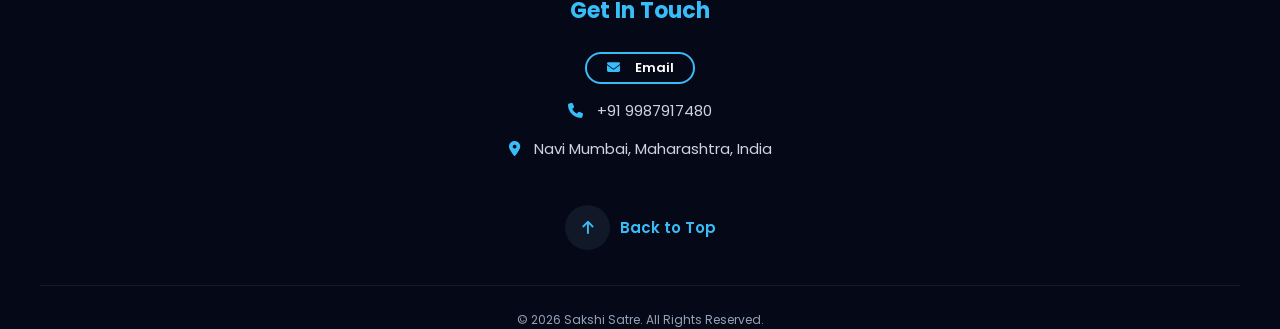
==== commit 6ce66832: "Initial portfolio upload" ====
--- a/index.html
+++ b/index.html
@@ -26,7 +26,7 @@
 
 <div class="logo">
 
-Sakshi <span></span>
+Sakshi<span> Satre </span>
 
 </div>
 
@@ -59,8 +59,8 @@
 </a> -->
 
 
+
 <div class="hamburger">
-
 <span></span>
 
 <span></span>
@@ -92,7 +92,7 @@
             </span>
 
             <h1 class="hero-name">
-                Sakshi Satre
+                Sakshi 
             </h1>
 
             <h2 class="hero-role">
@@ -261,7 +261,7 @@
 
             <div class="skill-card skill-item">
                 <i class="fa-solid fa-database"></i>
-                <h3>PostgreSQL</h3>
+                <h3>PostgresSQL</h3>
             </div>
 
             <div class="skill-card skill-item">
--- a/style.css
+++ b/style.css
@@ -1,6 +1,13 @@
 /* ==========================
         RESET
 ========================== */
+html,
+body{
+    overflow-x: hidden;
+    width:100%;
+}
+
+
 
 *{
     margin:0;
@@ -191,29 +198,71 @@
       HAMBURGER
 ========================== */
 
+/* .hamburger{
+
+    display:none;
+
+    flex-direction:column;
+
+    gap:6px;
+
+    cursor:pointer;
+
+} 
+.hamburger span{
+
+    width:28px;
+
+    height:3px;
+
+    background:#fff;
+
+    border-radius:10px;
+
+    transition:.35s;
+
+}  
+
+
+
 .hamburger{
+    display:flex;
+    position:absolute;
+    top:25px;
+    right:20px;
+    z-index:99999;
+} */
+
+.hamburger span{
+    width:28px;
+    height:3px;
+    background:#fff;
+    border-radius:10px;
+    transition:.35s;
+    display:block;
+}
+
+.hamburger{
 
     display:none;
 
     flex-direction:column;
 
+    justify-content:center;
+    align-items:center;
+
     gap:6px;
 
     cursor:pointer;
 
-}
-
-.hamburger span{
-
-    width:28px;
-
-    height:3px;
-
-    background:#fff;
-
-    border-radius:10px;
-
-    transition:.35s;
+    position:absolute;
+
+    top:50%;
+    right:20px;
+
+    transform:translateY(-50%);
+
+    z-index:99999;
 
 }
 
@@ -290,6 +339,11 @@
 
     font-size:22px;
 
+}
+
+.navbar{
+    position:fixed;
+    z-index:9999;
 }
 
 .hamburger.active span:nth-child(1){
